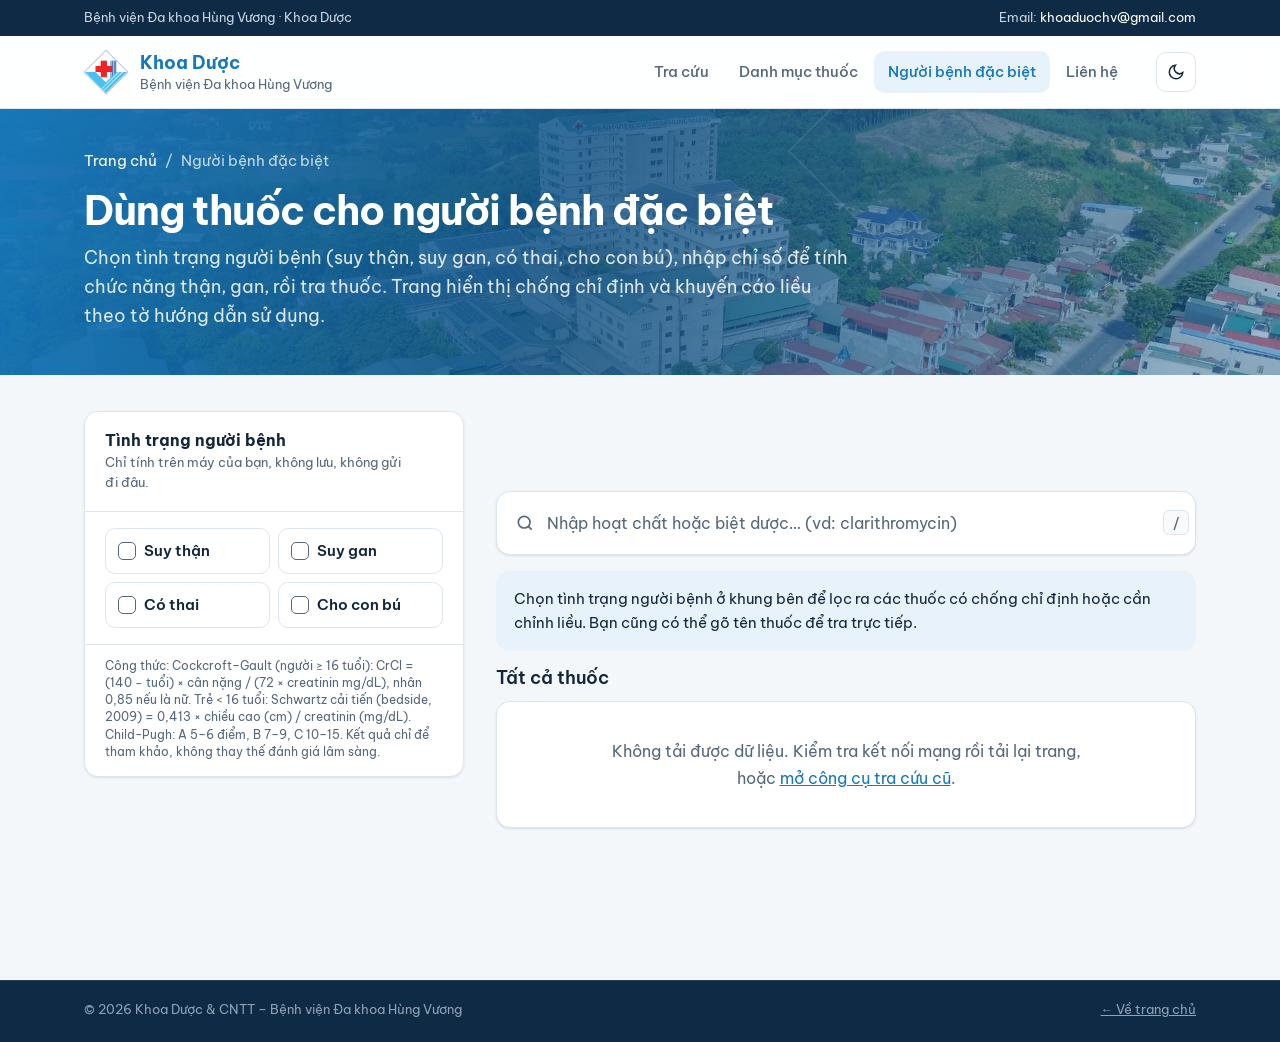
==== dac-biet.html @ 82cbd1bd "Thêm trang Người bệnh đặc biệt: tính CrCl, Child-Pugh, tra liều và chống chỉ định - dac-biet.html đọ" ====
<!DOCTYPE html>
<html lang="vi">
<head>
<meta charset="utf-8">
<meta name="viewport" content="width=device-width, initial-scale=1">
<title>Người bệnh đặc biệt · Khoa Dược BVĐK Hùng Vương</title>
<meta name="description" content="Tra cứu thuốc cho người bệnh suy thận, suy gan, phụ nữ có thai và cho con bú. Tính độ thanh thải creatinin và điểm Child-Pugh.">
<meta name="theme-color" content="#1577bc">
<link rel="icon" type="image/png" href="assets/favicon-bvhv.png">
<link rel="apple-touch-icon" href="assets/favicon-bvhv.png">
<link rel="preconnect" href="https://docs.google.com">
<link rel="preconnect" href="https://fonts.googleapis.com">
<link rel="preconnect" href="https://fonts.gstatic.com" crossorigin>
<link href="https://fonts.googleapis.com/css2?family=Be+Vietnam+Pro:ital,wght@0,400;0,500;0,600;0,700;1,400&display=swap" rel="stylesheet">
<link rel="stylesheet" href="assets/site.css">
<style>
/* ===== Riêng trang Người bệnh đặc biệt ===== */
.page-hero .wrap{display:block;padding-top:40px;padding-bottom:44px}
.crumb{display:flex;gap:8px;font-size:var(--fs-sm);color:rgb(255 255 255 / .75);margin-bottom:14px}
.crumb a{color:#fff;text-decoration:none}
.crumb a:hover{text-decoration:underline}
.page-hero h1{font-size:clamp(28px,2vw + 18px,40px);margin:0 0 10px;max-width:none}
.page-hero .lead{margin-bottom:0;max-width:64ch}

.layout{display:grid;grid-template-columns:minmax(300px,380px) minmax(0,1fr);gap:32px;align-items:start;padding-top:36px;padding-bottom:72px}
.panel{background:var(--surface);border:1px solid var(--line);border-radius:var(--r);box-shadow:var(--shadow-sm)}
.side{position:sticky;top:88px;max-height:calc(100vh - 104px);overflow:auto}
.ph{padding:18px 20px;border-bottom:1px solid var(--line)}
.ph h2{font-size:var(--fs-base);font-weight:700;letter-spacing:0}
.ph p{font-size:var(--fs-xs);color:var(--muted);margin-top:2px}
.conds{display:grid;grid-template-columns:1fr 1fr;gap:8px;padding:16px 20px}
.cond{position:relative}
.cond input{position:absolute;opacity:0;pointer-events:none}
.cond span{display:flex;align-items:center;gap:8px;padding:10px 12px;border:1.5px solid var(--line);border-radius:var(--r-sm);font-size:var(--fs-sm);font-weight:600;cursor:pointer;user-select:none;transition:border-color .15s,background .15s}
.cond span::before{content:"";width:16px;height:16px;border-radius:5px;border:1.5px solid var(--muted);flex:none}
.cond input:checked+span{border-color:var(--brand);background:var(--tint);color:var(--brand)}
.cond input:checked+span::before{background:var(--brand) url("data:image/svg+xml,%3Csvg xmlns='http://www.w3.org/2000/svg' viewBox='0 0 24 24'%3E%3Cpath d='m5 12 5 5L20 7' fill='none' stroke='white' stroke-width='3.5' stroke-linecap='round' stroke-linejoin='round'/%3E%3C/svg%3E") center/12px no-repeat;border-color:var(--brand)}
.cond input:focus-visible+span{outline:3px solid var(--accent);outline-offset:2px}
.calc{border-top:1px solid var(--line);padding:16px 20px}
.calc h3{font-size:var(--fs-sm);font-weight:700;margin-bottom:12px;display:flex;justify-content:space-between;align-items:center}
.grid2{display:grid;grid-template-columns:1fr 1fr;gap:10px}
.fld{display:flex;flex-direction:column;gap:4px;font-size:var(--fs-xs);color:var(--muted);font-weight:500}
.fld.full{grid-column:1/-1}
.fld input,.fld select{font:inherit;font-size:var(--fs-sm);color:var(--ink);background:var(--surface-2);border:1px solid var(--line);border-radius:8px;padding:9px 10px;min-width:0;width:100%}
.fld input:focus,.fld select:focus{outline:2px solid var(--brand);outline-offset:0;border-color:transparent}
.unit{display:grid;grid-template-columns:1fr auto;gap:6px}
.unit select{width:auto}
.out{margin-top:12px;padding:12px 14px;border-radius:var(--r-sm);background:var(--surface-2);border:1px dashed var(--line);font-size:var(--fs-sm);color:var(--muted)}
.out b{display:block;font-size:20px;color:var(--ink);line-height:1.3}
.out.ok{border-style:solid;border-color:color-mix(in srgb,var(--brand) 40%,var(--line));background:var(--tint)}
.out .lvl{display:inline-block;margin-top:4px;font-size:var(--fs-xs);font-weight:700;padding:2px 9px;border-radius:99px;background:var(--surface);color:var(--brand)}
.out .lvl.bad{background:var(--accent-tint);color:var(--accent)}
.ref{font-size:11.5px;color:var(--muted);padding:12px 20px 16px;border-top:1px solid var(--line);line-height:1.5}

.main .search{max-width:none;box-shadow:var(--shadow-sm);border:1px solid var(--line);margin-bottom:16px}
.main .search:focus-within{border-color:var(--brand)}
.rhead{display:flex;justify-content:space-between;align-items:baseline;gap:12px;flex-wrap:wrap;margin-bottom:12px}
.rhead h2{font-size:var(--fs-md);font-weight:600;letter-spacing:0}
.rhead span{font-size:var(--fs-sm);color:var(--muted)}
.dlist{list-style:none;margin:0;padding:0;overflow:hidden}
.dlist li+li{border-top:1px solid var(--line)}
.drow{display:grid;grid-template-columns:minmax(0,1fr) auto;gap:14px;align-items:center;width:100%;padding:14px 18px;background:none;border:0;text-align:left;font:inherit;color:inherit;cursor:pointer;transition:background .15s}
.drow:hover{background:var(--tint)}
.drow b{display:block;font-size:var(--fs-base);font-weight:600;line-height:1.4}
.drow .inn{display:block;color:var(--brand);font-size:var(--fs-sm);font-weight:500;margin-top:2px}
.tags{display:flex;flex-wrap:wrap;gap:6px;margin-top:8px}
.tg{font-size:11.5px;font-weight:600;padding:3px 9px;border-radius:99px;background:var(--surface-2);border:1px solid var(--line);color:var(--muted);white-space:nowrap}
.tg.red{background:var(--accent-tint);border-color:transparent;color:var(--accent)}
.tg.amb{background:#fff4e0;border-color:transparent;color:#a15c00}
:root[data-theme=dark] .tg.amb{background:#3a2a10;color:#ffc46b}
@media (prefers-color-scheme:dark){:root:not([data-theme=light]) .tg.amb{background:#3a2a10;color:#ffc46b}}
.drow .arr{color:var(--muted)}
.more{display:block;margin:16px auto 0;font:600 var(--fs-sm) var(--font);color:var(--brand);background:var(--surface);border:1px solid var(--line);border-radius:99px;padding:10px 22px;cursor:pointer}
.more[hidden]{display:none}
.state{padding:36px 20px;text-align:center;color:var(--muted)}
.state a{color:var(--brand)}
.skel{height:72px;background:linear-gradient(90deg,var(--surface) 0%,var(--surface-2) 50%,var(--surface) 100%);background-size:200% 100%;animation:sh 1.2s infinite}
@keyframes sh{to{background-position:-200% 0}}
.hint-box{padding:16px 18px;margin-bottom:16px;border-radius:var(--r);background:var(--tint);font-size:var(--fs-sm);color:var(--ink)}

/* chi tiết */
dialog.detail{width:min(820px,calc(100% - 32px));max-height:calc(100dvh - 48px);padding:0;border:0;border-radius:var(--r-lg);background:var(--surface);color:var(--ink);box-shadow:0 30px 80px -20px rgb(0 0 0 / .55);overflow:hidden}
dialog.detail::backdrop{background:rgb(8 20 32 / .55);backdrop-filter:blur(2px)}
.dwrap{display:flex;flex-direction:column;max-height:calc(100dvh - 48px)}
.dtop{display:flex;gap:16px;align-items:flex-start;padding:22px 24px;border-bottom:1px solid var(--line);background:var(--surface-2)}
.dtop h2{font-size:clamp(20px,1vw + 16px,24px);line-height:1.3}
.dtop .inn{color:var(--brand);font-weight:600;margin-top:4px}
.dtop .pt{font-size:var(--fs-xs);color:var(--muted);margin-top:6px}
.x{margin-left:auto;flex:none;width:40px;height:40px;border-radius:var(--r-sm);border:1px solid var(--line);background:var(--surface);color:var(--ink);cursor:pointer;display:grid;place-items:center}
.x:hover{border-color:var(--brand);color:var(--brand)}
.dbody{overflow:auto;padding:16px 24px 24px}
.blk{border:1px solid var(--line);border-radius:var(--r);margin-top:14px;overflow:hidden}
.blk h3{display:flex;align-items:center;gap:10px;font-size:var(--fs-base);padding:12px 16px;background:var(--surface-2);border-bottom:1px solid var(--line)}
.blk h3 small{margin-left:auto;font-size:var(--fs-xs);font-weight:600;color:var(--brand)}
.blk .row{padding:12px 16px}
.blk .row+.row{border-top:1px solid var(--line)}
.blk .k{font-size:var(--fs-xs);font-weight:700;text-transform:uppercase;letter-spacing:.06em;margin-bottom:6px}
.blk .k.red{color:var(--accent)}
.blk .k.amb{color:#a15c00}
:root[data-theme=dark] .blk .k.amb{color:#ffc46b}
@media (prefers-color-scheme:dark){:root:not([data-theme=light]) .blk .k.amb{color:#ffc46b}}
.blk ul{margin:0;padding-left:18px;line-height:1.6}
.blk li+li{margin-top:4px}
.blk p{line-height:1.6}
.na{color:var(--muted);font-style:italic}
.dactions{display:flex;flex-wrap:wrap;gap:10px}
.btn{display:inline-flex;align-items:center;gap:8px;font:600 var(--fs-sm) var(--font);text-decoration:none;border-radius:var(--r-sm);padding:9px 14px;border:1px solid var(--line);background:var(--surface);color:var(--ink);cursor:pointer}
.btn.primary{background:var(--brand);border-color:var(--brand);color:#fff}
.btn:hover{border-color:var(--brand)}
.dnote{margin-top:16px;padding:12px 14px;border-radius:var(--r-sm);background:var(--accent-tint);font-size:var(--fs-xs);line-height:1.55}
.nav ul a[aria-current]{color:var(--brand);background:var(--tint)}

@media (max-width:980px){
  .layout{grid-template-columns:1fr}
  .side{position:static;max-height:none}
}
@media (max-width:760px){
  dialog.detail{width:100%;max-width:100%;height:100dvh;max-height:100dvh;border-radius:0;margin:0}
  .dwrap{max-height:100dvh;height:100%}
  .dtop,.dbody{padding-left:16px;padding-right:16px}
  .layout{padding-top:24px}
}
</style>
</head>
<body>

<div class="topbar"><div class="wrap">
  <span>Bệnh viện Đa khoa Hùng Vương · Khoa Dược</span>
  <span>Email: <a href="mailto:khoaduochv@gmail.com">khoaduochv@gmail.com</a></span>
</div></div>

<header class="nav">
  <div class="wrap">
    <a class="logo" href="./" aria-label="Khoa Dược – BVĐK Hùng Vương, trang chủ">
      <img src="assets/favicon-bvhv.png" width="44" height="44" alt="">
      <span><b>Khoa Dược</b><small>Bệnh viện Đa khoa Hùng Vương</small></span>
    </a>
    <ul>
      <li><a href="./#tra-cuu">Tra cứu</a></li>
      <li><a href="danh-muc.html">Danh mục thuốc</a></li>
      <li><a href="dac-biet.html" aria-current="page">Người bệnh đặc biệt</a></li>
      <li><a href="./#lien-he">Liên hệ</a></li>
    </ul>
    <button class="theme" id="theme" aria-label="Đổi giao diện sáng/tối">
      <svg width="18" height="18" viewBox="0 0 24 24" fill="none" stroke="currentColor" stroke-width="2" aria-hidden="true"><path d="M21 12.8A9 9 0 1 1 11.2 3a7 7 0 0 0 9.8 9.8z"/></svg>
    </button>
  </div>
</header>

<main>
  <div class="hero page-hero">
    <div class="wrap">
      <nav class="crumb" aria-label="Đường dẫn"><a href="./">Trang chủ</a><span>/</span><span>Người bệnh đặc biệt</span></nav>
      <h1>Dùng thuốc cho người bệnh đặc biệt</h1>
      <p class="lead">Chọn tình trạng người bệnh (suy thận, suy gan, có thai, cho con bú), nhập chỉ số để tính chức năng thận, gan, rồi tra thuốc. Trang hiển thị chống chỉ định và khuyến cáo liều theo tờ hướng dẫn sử dụng.</p>
    </div>
  </div>

  <div class="wrap layout">
    <!-- Bảng thông tin người bệnh -->
    <aside class="panel side" aria-labelledby="pt-title">
      <div class="ph"><h2 id="pt-title">Tình trạng người bệnh</h2><p>Chỉ tính trên máy của bạn, không lưu, không gửi đi đâu.</p></div>
      <div class="conds">
        <label class="cond"><input type="checkbox" id="c-than"><span>Suy thận</span></label>
        <label class="cond"><input type="checkbox" id="c-gan"><span>Suy gan</span></label>
        <label class="cond"><input type="checkbox" id="c-thai"><span>Có thai</span></label>
        <label class="cond"><input type="checkbox" id="c-bu"><span>Cho con bú</span></label>
      </div>

      <div class="calc" id="calc-than" hidden>
        <h3>Độ thanh thải creatinin</h3>
        <div class="grid2">
          <label class="fld">Tuổi (năm)<input id="age" type="number" inputmode="numeric" min="0" max="120"></label>
          <label class="fld">Giới<select id="sex"><option value="m">Nam</option><option value="f">Nữ</option></select></label>
          <label class="fld">Cân nặng (kg)<input id="wt" type="number" inputmode="decimal" min="1" max="300" step="0.1"></label>
          <label class="fld">Chiều cao (cm)<input id="ht" type="number" inputmode="decimal" min="30" max="230" placeholder="Trẻ < 16 tuổi"></label>
          <label class="fld full">Creatinin huyết thanh
            <span class="unit"><input id="scr" type="number" inputmode="decimal" min="0" step="0.01"><select id="scr-u"><option value="umol">µmol/L</option><option value="mg">mg/dL</option></select></span></label>
        </div>
        <div class="out" id="out-than">Nhập tuổi, cân nặng và creatinin để tính.</div>
      </div>

      <div class="calc" id="calc-gan" hidden>
        <h3>Điểm Child-Pugh</h3>
        <div class="grid2">
          <label class="fld full">Bilirubin toàn phần<select id="cp-bil"><option value="1">&lt; 34 µmol/L (&lt; 2 mg/dL)</option><option value="2">34 – 50 µmol/L (2 – 3 mg/dL)</option><option value="3">&gt; 50 µmol/L (&gt; 3 mg/dL)</option></select></label>
          <label class="fld full">Albumin huyết thanh<select id="cp-alb"><option value="1">&gt; 35 g/L (&gt; 3,5 g/dL)</option><option value="2">28 – 35 g/L (2,8 – 3,5 g/dL)</option><option value="3">&lt; 28 g/L (&lt; 2,8 g/dL)</option></select></label>
          <label class="fld">INR<select id="cp-inr"><option value="1">&lt; 1,7</option><option value="2">1,7 – 2,3</option><option value="3">&gt; 2,3</option></select></label>
          <label class="fld">Cổ trướng<select id="cp-asc"><option value="1">Không</option><option value="2">Nhẹ</option><option value="3">Vừa – nặng</option></select></label>
          <label class="fld full">Bệnh não gan<select id="cp-enc"><option value="1">Không</option><option value="2">Độ 1 – 2</option><option value="3">Độ 3 – 4</option></select></label>
        </div>
        <div class="out ok" id="out-gan"></div>
      </div>

      <div class="ref">
        Công thức: Cockcroft–Gault (người ≥ 16 tuổi): CrCl = (140 − tuổi) × cân nặng / (72 × creatinin mg/dL), nhân 0,85 nếu là nữ. Trẻ &lt; 16 tuổi: Schwartz cải tiến (bedside, 2009) = 0,413 × chiều cao (cm) / creatinin (mg/dL). Child-Pugh: A 5–6 điểm, B 7–9, C 10–15. Kết quả chỉ để tham khảo, không thay thế đánh giá lâm sàng.
      </div>
    </aside>

    <!-- Tra thuốc -->
    <section class="main" aria-live="polite">
      <label class="search" for="q">
        <svg width="20" height="20" viewBox="0 0 24 24" fill="none" stroke="currentColor" stroke-width="2" aria-hidden="true"><circle cx="11" cy="11" r="7"/><path d="m20 20-4-4"/></svg>
        <input id="q" type="search" placeholder="Nhập hoạt chất hoặc biệt dược… (vd: clarithromycin)" autocomplete="off">
        <kbd>/</kbd>
      </label>
      <div class="hint-box" id="hint">Chọn tình trạng người bệnh ở khung bên để lọc ra các thuốc có chống chỉ định hoặc cần chỉnh liều. Bạn cũng có thể gõ tên thuốc để tra trực tiếp.</div>
      <div class="rhead"><h2 id="rtitle">Tất cả thuốc</h2><span id="rcount"></span></div>
      <ul class="panel dlist" id="list"><li class="skel"></li><li class="skel"></li><li class="skel"></li></ul>
      <button class="more" id="more" hidden>Xem thêm</button>
    </section>
  </div>
</main>

<dialog class="detail" id="detail" aria-labelledby="d-name">
  <div class="dwrap">
    <div class="dtop">
      <div><h2 id="d-name"></h2><div class="inn" id="d-inn"></div><div class="pt" id="d-pt"></div></div>
      <button class="x" id="d-close" aria-label="Đóng"><svg width="18" height="18" viewBox="0 0 24 24" fill="none" stroke="currentColor" stroke-width="2.2" stroke-linecap="round" aria-hidden="true"><path d="M6 6l12 12M18 6 6 18"/></svg></button>
    </div>
    <div class="dbody" id="d-body"></div>
  </div>
</dialog>

<footer>
  <div class="copy"><div class="wrap"><span>© 2026 Khoa Dược &amp; CNTT – Bệnh viện Đa khoa Hùng Vương</span><span><a href="./" style="color:inherit">← Về trang chủ</a></span></div></div>
</footer>

<script>
/* ====== CẤU HÌNH ======
   Bảng "Thông tin thuốc", trang tính Sheet2 (gid 545322599).
   Cột: A Hoạt chất · B Biệt dược · F Liều suy gan · G Liều suy thận · H Chống chỉ định
        I CCĐ suy gan · J CCĐ suy thận · L PNCT & CCB · R ATC · S Link HDSD */
const SHEET_ID="1mFGQKHG6SrsI9V4O6YgNWhxnuIOtr6Fmj4pARdzhdi0", GID=545322599;
const OLD_TOOL="https://script.google.com/macros/s/AKfycby3vjTeG5v3SB346sQMbt0KdzA9ufm2CoFXmUB0EJV8K9aP2Sl2NFU3c1CM_bOlWMh_ZQ/exec";
/* ====================== */

const $=id=>document.getElementById(id);
const PAGE=50, CACHE_KEY="hv-db-list-v1";
const gviz=tq=>`https://docs.google.com/spreadsheets/d/${SHEET_ID}/gviz/tq?tqx=out:csv&headers=1&gid=${GID}&tq=${encodeURIComponent(tq)}`;
const norm=s=>(s||"").normalize("NFD").replace(/[̀-ͯ]/g,"").replace(/đ/gi,"d").toLowerCase();
const esc=s=>(s||"").replace(/[&<>"]/g,c=>({"&":"&amp;","<":"&lt;",">":"&gt;",'"':"&quot;"}[c]));
const has=s=>{s=(s||"").trim();return !!s&&s!=="-"};
function parseCSV(t){const rows=[];let row=[],f="",q=false;for(let i=0;i<t.length;i++){const c=t[i];if(q){if(c==='"'){if(t[i+1]==='"'){f+='"';i++}else q=false}else f+=c}else if(c==='"')q=true;else if(c===','){row.push(f);f=""}else if(c==='\n'){row.push(f);rows.push(row);row=[];f=""}else if(c!=='\r')f+=c}if(f||row.length){row.push(f);rows.push(row)}return rows}
const list=t=>{t=(t||"").trim();if(!has(t))return null;const p=t.split(/\s*[|;]\s+(?=\S)|\s+\|\s*/).map(s=>s.trim()).filter(Boolean);return p.length>1?`<ul>${p.map(x=>`<li>${esc(x)}</li>`).join("")}</ul>`:`<p>${esc(t)}</p>`};

/* ---------- tình trạng người bệnh ---------- */
const C={than:$("c-than"),gan:$("c-gan"),thai:$("c-thai"),bu:$("c-bu")};
const P={crcl:null,crclTxt:"",cp:null,cpTxt:""};
function renal(){
  const age=+$("age").value, wt=+$("wt").value, ht=+$("ht").value, v=+$("scr").value;
  const scr=$("scr-u").value==="umol"?v/88.4:v; // mg/dL
  const o=$("out-than");
  if(!age||!v||(age>=16&&!wt)||(age<16&&!ht)){o.className="out";o.innerHTML=age&&age<16?"Trẻ dưới 16 tuổi: nhập chiều cao và creatinin (công thức Schwartz).":"Nhập tuổi, cân nặng và creatinin để tính.";P.crcl=null;P.crclTxt="";return}
  let val,unit,how;
  if(age<16){val=0.413*ht/scr;unit="ml/phút/1,73m²";how="Schwartz"}
  else{val=(140-age)*wt/(72*scr)*($("sex").value==="f"?0.85:1);unit="ml/phút";how="Cockcroft–Gault"}
  val=Math.max(0,Math.round(val));
  const lv=val>=90?["Chức năng thận bình thường",0]:val>=60?["Giảm nhẹ (60–89)",0]:val>=30?["Suy thận trung bình (30–59)",1]:val>=15?["Suy thận nặng (15–29)",1]:["Suy thận giai đoạn cuối (< 15)",1];
  P.crcl=val;P.crclTxt=`CrCl ≈ ${val} ${unit} · ${lv[0]}`;
  o.className="out ok";o.innerHTML=`<b>${val} ${unit}</b>${how} · creatinin ${scr.toFixed(2)} mg/dL<br><span class="lvl${lv[1]?" bad":""}">${lv[0]}</span>`;
}
function hepatic(){
  const s=["cp-bil","cp-alb","cp-inr","cp-asc","cp-enc"].reduce((a,id)=>a+ +$(id).value,0);
  const cls=s<=6?"A":s<=9?"B":"C", txt=cls==="A"?"Suy gan nhẹ":cls==="B"?"Suy gan trung bình":"Suy gan nặng";
  P.cp=cls;P.cpTxt=`Child-Pugh ${cls} (${s} điểm) · ${txt}`;
  $("out-gan").innerHTML=`<b>Child-Pugh ${cls} · ${s} điểm</b><span class="lvl${cls!=="A"?" bad":""}">${txt}</span>`;
}
["age","sex","wt","ht","scr","scr-u"].forEach(id=>$(id).addEventListener("input",renal));
["cp-bil","cp-alb","cp-inr","cp-asc","cp-enc"].forEach(id=>$(id).addEventListener("input",hepatic));
Object.values(C).forEach(c=>c.addEventListener("change",()=>{$("calc-than").hidden=!C.than.checked;$("calc-gan").hidden=!C.gan.checked;filter()}));
hepatic();

/* ---------- danh sách thuốc ---------- */
let ALL=[],view=[],shown=0;
function setData(csv){
  ALL=parseCSV(csv).slice(1).filter(r=>r[1]&&r[1].trim()).map(r=>{
    const d={inn:r[0].trim(),name:r[1].trim(),lgan:r[2],lthan:r[3],cgan:r[4],cthan:r[5],atc:r[6],hdsd:(r[7]||"").trim()};
    d.f={cthan:has(d.cthan),lthan:has(d.lthan),cgan:has(d.cgan),lgan:has(d.lgan)};
    d.ni=norm(d.inn);d.nn=norm(d.name);d.key=norm(d.inn+" "+d.name+" "+d.atc);return d;
  }).sort((a,b)=>a.inn.localeCompare(b.inn,"vi")||a.name.localeCompare(b.name,"vi"));
  filter();
}
function tagsOf(d){
  const t=[];
  if(C.than.checked||!anyCond()){if(d.f.cthan)t.push('<span class="tg red">CCĐ suy thận</span>');if(d.f.lthan)t.push('<span class="tg amb">Chỉnh liều suy thận</span>')}
  if(C.gan.checked||!anyCond()){if(d.f.cgan)t.push('<span class="tg red">CCĐ suy gan</span>');if(d.f.lgan)t.push('<span class="tg amb">Chỉnh liều suy gan</span>')}
  return t.join("");
}
const anyCond=()=>C.than.checked||C.gan.checked||C.thai.checked||C.bu.checked;
function filter(){
  const raw=$("q").value.trim(), words=norm(raw).split(/\s+/).filter(Boolean);
  let v=ALL;
  if(words.length){
    const w=words[0], rank=d=>d.ni.startsWith(w)?0:d.nn.startsWith(w)?1:(d.ni.includes(w)||d.nn.includes(w))?2:3;
    v=v.filter(d=>words.every(x=>d.key.includes(x))).map(d=>[rank(d),d]).sort((a,b)=>a[0]-b[0]).map(x=>x[1]);
  }else if(C.than.checked||C.gan.checked){
    /* Không gõ tên: chỉ hiện thuốc có lưu ý cho tình trạng đã chọn, chống chỉ định lên trước */
    const sc=d=>(C.than.checked&&d.f.cthan||C.gan.checked&&d.f.cgan?0:1);
    v=v.filter(d=>(C.than.checked&&(d.f.cthan||d.f.lthan))||(C.gan.checked&&(d.f.cgan||d.f.lgan))).map(d=>[sc(d),d]).sort((a,b)=>a[0]-b[0]).map(x=>x[1]);
  }
  view=v;
  const cs=[C.than.checked&&"suy thận",C.gan.checked&&"suy gan",C.thai.checked&&"có thai",C.bu.checked&&"cho con bú"].filter(Boolean);
  $("hint").hidden=anyCond()||!!words.length;
  $("rtitle").textContent=words.length?`Kết quả cho “${raw}”`:(C.than.checked||C.gan.checked)?`Thuốc cần lưu ý ở người ${cs.filter(x=>x.startsWith("suy")).join(" và ")}`:"Tất cả thuốc";
  $("rcount").textContent=`${view.length.toLocaleString("vi-VN")} thuốc`;
  shown=0;$("list").innerHTML="";more();
  if(!view.length)$("list").innerHTML=`<li class="state">Không tìm thấy thuốc phù hợp.</li>`;
}
function more(){
  const part=view.slice(shown,shown+PAGE);
  $("list").insertAdjacentHTML("beforeend",part.map((d,i)=>{const tg=tagsOf(d);return `<li><button class="drow" data-i="${shown+i}"><span><b>${esc(d.name)}</b><span class="inn">${esc(d.inn)}</span>${tg?`<span class="tags">${tg}</span>`:""}</span><span class="arr">→</span></button></li>`}).join(""));
  shown+=part.length;$("more").hidden=shown>=view.length;$("more").textContent=`Xem thêm (${(view.length-shown).toLocaleString("vi-VN")} thuốc)`;
}

/* ---------- chi tiết ---------- */
const pnctCache=new Map();
const q1=s=>!s.includes("'")?`'${s}'`:!s.includes('"')?`"${s}"`:null;
async function loadPNCT(d){
  if(pnctCache.has(d.name))return pnctCache.get(d.name);
  const b=q1(d.name); if(!b) return "";
  const r=await fetch(gviz(`select L where B = ${b}`),{credentials:"omit"}); if(!r.ok) throw new Error(r.status);
  const v=(parseCSV(await r.text())[1]||[""])[0]; pnctCache.set(d.name,v); return v;
}
/* Ô PNCT thường viết "Phụ nữ có thai: … | Phụ nữ cho con bú: …" → tách 2 phần; không tách được thì hiện nguyên văn */
function splitPNCT(t){
  const m=t.match(/(Phụ nữ cho con bú|Thời kỳ cho con bú|Phụ nữ đang cho con bú)\s*:/i);
  if(m){const i=t.indexOf(m[0]);return{thai:t.slice(0,i).replace(/[|;.\s]+$/,""),bu:t.slice(i)}}
  return{same:true};
}
function blk(title,sub,rows){return `<div class="blk"><h3>${title}${sub?`<small>${esc(sub)}</small>`:""}</h3>${rows.join("")}</div>`}
function row(k,cls,html){return `<div class="row"><div class="k ${cls}">${k}</div>${html}</div>`}
async function openDetail(d){
  $("d-name").textContent=d.name;$("d-inn").textContent=d.inn;
  $("d-pt").textContent=[C.than.checked&&P.crclTxt,C.gan.checked&&P.cpTxt].filter(Boolean).join("  ·  ");
  const showThan=C.than.checked||!anyCond(), showGan=C.gan.checked||!anyCond(), showThai=C.thai.checked||!anyCond(), showBu=C.bu.checked||!anyCond();
  const none='<p class="na">Tờ hướng dẫn sử dụng không ghi khuyến cáo riêng. Đánh giá theo lâm sàng và thông tin chung của thuốc.</p>';
  let h=`<div class="dactions">${/^https?:/.test(d.hdsd)?`<a class="btn primary" href="${esc(d.hdsd)}" target="_blank" rel="noopener">Tờ hướng dẫn sử dụng</a>`:""}<a class="btn" href="danh-muc.html#t=${encodeURIComponent(d.name)}">Xem toàn bộ thông tin thuốc</a></div>`;
  if(showThan) h+=blk("Suy thận",C.than.checked?P.crclTxt.split(" · ")[0]:"",[row("Chống chỉ định","red",list(d.cthan)||'<p class="na">Không ghi chống chỉ định riêng.</p>'),row("Liều dùng","amb",list(d.lthan)||none)]);
  if(showGan) h+=blk("Suy gan",C.gan.checked?P.cpTxt.split(" · ")[0]:"",[row("Chống chỉ định","red",list(d.cgan)||'<p class="na">Không ghi chống chỉ định riêng.</p>'),row("Liều dùng","amb",list(d.lgan)||none)]);
  if(showThai||showBu) h+=`<div id="pn">${blk(showThai&&showBu?"Phụ nữ có thai & cho con bú":showThai?"Phụ nữ có thai":"Phụ nữ cho con bú","",['<div class="row"><div class="skel" style="height:60px;border-radius:8px"></div></div>'])}</div>`;
  h+=`<div class="dnote"><strong>Lưu ý:</strong> Nội dung trích từ tờ hướng dẫn sử dụng, chỉ để tham khảo. Đối chiếu Dược thư Quốc gia và hướng dẫn của Bộ Y tế; quyết định cuối cùng theo đánh giá lâm sàng.</div>`;
  $("d-body").innerHTML=h;
  if(!$("detail").open)$("detail").showModal();
  if(showThai||showBu){
    try{
      const t=(await loadPNCT(d)||"").trim(), s=splitPNCT(t);
      let rows;
      if(!has(t)) rows=[row("Thông tin","",'<p class="na">Chưa có thông tin trong tờ hướng dẫn sử dụng.</p>')];
      else if(s.same) rows=[row("Theo tờ hướng dẫn sử dụng","",list(t))];
      else rows=[showThai&&row("Phụ nữ có thai","",list(s.thai)||'<p class="na">Không ghi riêng.</p>'),showBu&&row("Cho con bú","",list(s.bu)||'<p class="na">Không ghi riêng.</p>')].filter(Boolean);
      $("pn").innerHTML=blk(showThai&&showBu?"Phụ nữ có thai & cho con bú":showThai?"Phụ nữ có thai":"Phụ nữ cho con bú","",rows);
    }catch(e){$("pn").innerHTML=blk("Phụ nữ có thai & cho con bú","",[row("","",'<p class="na">Không tải được (kiểm tra kết nối mạng).</p>')])}
  }
}
$("d-close").onclick=()=>$("detail").close();
$("detail").addEventListener("click",e=>{if(e.target===$("detail"))$("detail").close()});
$("list").addEventListener("click",e=>{const b=e.target.closest(".drow");if(b)openDetail(view[+b.dataset.i])});
$("more").onclick=more;
let tm;$("q").addEventListener("input",()=>{clearTimeout(tm);tm=setTimeout(filter,120)});
addEventListener("keydown",e=>{if(e.key==="/"&&!/INPUT|SELECT/.test(document.activeElement.tagName)&&!$("detail").open){e.preventDefault();$("q").focus()}});

(async()=>{
  let cached=null;try{cached=JSON.parse(localStorage.getItem(CACHE_KEY)||"null")}catch(e){}
  if(cached&&cached.csv)setData(cached.csv);
  try{
    const r=await fetch(gviz("select A,B,F,G,I,J,R,S where B is not null"),{credentials:"omit"});
    if(!r.ok)throw new Error(r.status);
    const csv=await r.text();
    if(!cached||cached.csv!==csv)setData(csv);
    try{localStorage.setItem(CACHE_KEY,JSON.stringify({t:Date.now(),csv}))}catch(e){}
  }catch(e){
    if(!cached)$("list").innerHTML=`<li class="state">Không tải được dữ liệu. Kiểm tra kết nối mạng rồi tải lại trang,<br>hoặc <a href="${OLD_TOOL}" target="_blank" rel="noopener">mở công cụ tra cứu cũ</a>.</li>`;
  }
})();

const root=document.documentElement;
try{const s=localStorage.getItem("hv-theme");if(s)root.dataset.theme=s}catch(e){}
$("theme").onclick=()=>{const dark=root.dataset.theme?root.dataset.theme==="dark":matchMedia("(prefers-color-scheme:dark)").matches;root.dataset.theme=dark?"light":"dark";try{localStorage.setItem("hv-theme",root.dataset.theme)}catch(e){}};
</script>
</body>
</html>
---- assets/site.css ----
/* HV-Pharmacy – CSS dùng chung cho mọi trang */
/* ================= TOKENS =================
   Màu nhận diện BVĐK Hùng Vương: xanh dương #1577BC + đỏ chữ thập #D7262E
   Font: Be Vietnam Pro (không chân, tối ưu tiếng Việt), dự phòng Arial
   Thang cỡ chữ (tỉ lệ ~1.25, gốc 16px) – chỉ dùng các biến --fs-* dưới đây */
:root{
  --bg:#f4f7fa; --surface:#ffffff; --surface-2:#f8fafc; --ink:#13263a; --muted:#56677a;
  --line:#dde5ee; --brand:#1577bc; --brand-strong:#0f5f98; --brand-ink:#ffffff;
  --accent:#d7262e; --tint:#e8f2fb; --accent-tint:#fdecec;
  --hero-a:#1577bc; --hero-b:#0d4f82; --navy:#0e2a44;
  --font:"Be Vietnam Pro",Arial,sans-serif;

  --fs-xs:12.5px;   /* nhãn nhỏ, chú thích */
  --fs-sm:14.5px;   /* mô tả thẻ, phụ đề */
  --fs-base:16px;   /* nội dung */
  --fs-md:18px;     /* đoạn dẫn, tiêu đề thẻ lớn */
  --fs-lg:clamp(24px,1.4vw + 17px,32px);   /* tiêu đề mục (h2) */
  --fs-xl:clamp(30px,2.6vw + 18px,46px);   /* tiêu đề trang (h1) */

  --r-sm:10px; --r:14px; --r-lg:20px;
  --shadow-sm:0 1px 2px rgb(16 42 68 / .06),0 1px 3px rgb(16 42 68 / .06);
  --shadow:0 2px 4px rgb(16 42 68 / .04),0 12px 32px -12px rgb(16 42 68 / .18);
}
@media (prefers-color-scheme:dark){:root:not([data-theme=light]){
  --bg:#0b1520; --surface:#122131; --surface-2:#0f1c2a; --ink:#e6edf4; --muted:#9aabbd;
  --line:#22364a; --brand:#5aaee8; --brand-strong:#82c2f0; --brand-ink:#07131e;
  --accent:#ff7a6b; --tint:#16304a; --accent-tint:#3a1d22;
  --hero-a:#123b5f; --hero-b:#0b2338; --navy:#081420;
  --shadow-sm:0 1px 2px rgb(0 0 0 / .3); --shadow:0 12px 32px -12px rgb(0 0 0 / .6);}}
:root[data-theme=dark]{
  --bg:#0b1520; --surface:#122131; --surface-2:#0f1c2a; --ink:#e6edf4; --muted:#9aabbd;
  --line:#22364a; --brand:#5aaee8; --brand-strong:#82c2f0; --brand-ink:#07131e;
  --accent:#ff7a6b; --tint:#16304a; --accent-tint:#3a1d22;
  --hero-a:#123b5f; --hero-b:#0b2338; --navy:#081420;
  --shadow-sm:0 1px 2px rgb(0 0 0 / .3); --shadow:0 12px 32px -12px rgb(0 0 0 / .6);}

/* ================= BASE ================= */
*{box-sizing:border-box}
html{scroll-behavior:smooth;scroll-padding-top:84px}
body{margin:0;background:var(--bg);color:var(--ink);font:400 var(--fs-base)/1.65 var(--font);-webkit-font-smoothing:antialiased;text-rendering:optimizeLegibility}
a{color:inherit}
h1,h2,h3,h4{margin:0;font-weight:700;line-height:1.25;letter-spacing:-.015em}
h1,h2{text-wrap:balance}
p{text-wrap:pretty}
p{margin:0}
:focus-visible{outline:3px solid var(--accent);outline-offset:3px;border-radius:6px}
.wrap{max-width:1160px;margin:0 auto;padding:0 24px}
.label{display:inline-flex;align-items:center;gap:8px;font-size:var(--fs-xs);font-weight:600;letter-spacing:.08em;text-transform:uppercase;color:var(--brand)}
.label::before{content:"";width:18px;height:2px;border-radius:2px;background:var(--accent)}

/* ================= TOP BAR + NAV ================= */
.topbar{background:var(--navy);color:#c9d6e3;font-size:13px}
.topbar .wrap{display:flex;justify-content:space-between;gap:16px;height:36px;align-items:center}
.topbar a{color:#fff;text-decoration:none}
.topbar a:hover{text-decoration:underline}
header.nav{position:sticky;top:0;z-index:20;background:color-mix(in srgb,var(--surface) 92%,transparent);backdrop-filter:saturate(1.4) blur(12px);border-bottom:1px solid var(--line)}
.nav .wrap{display:flex;align-items:center;gap:24px;height:72px}
.logo{display:flex;align-items:center;gap:12px;text-decoration:none}
.logo img{flex:none;display:block}
.logo b{display:block;font-size:var(--fs-md);font-weight:700;line-height:1.2;color:var(--brand)}
.logo small{display:block;font-size:var(--fs-xs);color:var(--muted);line-height:1.3;margin-top:2px}
.nav ul{display:flex;gap:2px;list-style:none;margin:0 0 0 auto;padding:0}
.nav ul a{display:block;padding:9px 14px;border-radius:var(--r-sm);text-decoration:none;font-size:15px;font-weight:500;color:var(--muted);transition:color .15s,background .15s}
.nav ul a:hover{color:var(--brand);background:var(--tint)}
.theme{border:1px solid var(--line);background:var(--surface);color:var(--ink);width:40px;height:40px;border-radius:var(--r-sm);cursor:pointer;display:grid;place-items:center;flex:none}
.theme:hover{border-color:var(--brand);color:var(--brand)}

/* ================= HERO ================= */
/* Nền: ảnh toàn cảnh BV phủ lớp xanh nhận diện để chữ trắng luôn dễ đọc */
.hero{position:relative;overflow:hidden;color:#fff;background:
  linear-gradient(105deg,color-mix(in srgb,var(--hero-a) 95%,transparent) 0%,color-mix(in srgb,var(--hero-b) 84%,transparent) 45%,color-mix(in srgb,var(--hero-b) 38%,transparent) 100%),
  url(bv-toan-canh.webp) center 40%/cover no-repeat var(--hero-b)}
.hero::before,.hero::after{content:"";position:absolute;border:2px solid rgb(255 255 255 / .08);transform:rotate(45deg);pointer-events:none}
.hero::before{width:520px;height:520px;right:-140px;top:-220px}
.hero::after{width:300px;height:300px;right:220px;bottom:-200px;border-color:rgb(255 255 255 / .06)}
.hero .wrap{position:relative;display:grid;grid-template-columns:minmax(0,1.35fr) minmax(0,1fr);gap:56px;align-items:center;padding-top:64px;padding-bottom:72px}
.hero .label{color:#fff}
.hero .label::before{background:#ff8a80}
.hero h1{font-size:var(--fs-xl);line-height:1.18;letter-spacing:-.025em;margin:16px 0 12px;max-width:20ch}
.hero h1 span{color:#bfe2ff}
.motto{font-style:italic;font-size:var(--fs-base);color:#ffd4d0;margin-bottom:20px}
.lead{font-size:var(--fs-md);line-height:1.6;color:rgb(255 255 255 / .86);max-width:54ch;margin-bottom:28px}
.search{display:flex;align-items:center;gap:12px;background:var(--surface);color:var(--ink);border-radius:var(--r);padding:6px 6px 6px 18px;max-width:600px;box-shadow:0 18px 40px -16px rgb(0 0 0 / .45);border:2px solid transparent;transition:border-color .15s}
.search:focus-within{border-color:#ff8a80}
.search svg{color:var(--muted);flex:none}
.search input{flex:1;border:0;background:transparent;font:inherit;font-size:var(--fs-base);color:var(--ink);padding:12px 0;min-width:0}
.search input::placeholder{color:var(--muted)}
.search input:focus{outline:none}
.search kbd{font:600 12px var(--font);color:var(--muted);background:var(--surface-2);border:1px solid var(--line);border-radius:6px;padding:4px 9px}
.chips{display:flex;flex-wrap:wrap;align-items:center;gap:8px;margin-top:16px;font-size:var(--fs-sm);color:rgb(255 255 255 / .75)}
.chips button{font:500 var(--fs-xs)/1 var(--font);color:#fff;background:rgb(255 255 255 / .12);border:1px solid rgb(255 255 255 / .22);border-radius:99px;padding:7px 12px;cursor:pointer;transition:background .15s}
.chips button:hover{background:rgb(255 255 255 / .22)}

/* quick panel */
.quick{background:var(--surface);color:var(--ink);border-radius:var(--r-lg);box-shadow:0 24px 48px -20px rgb(0 0 0 / .5);overflow:hidden}
.quick-head{display:flex;justify-content:space-between;align-items:center;padding:18px 22px;border-bottom:1px solid var(--line)}
.quick-head h2{font-size:var(--fs-base);font-weight:700;letter-spacing:0}
.quick-head span{font-size:var(--fs-xs);color:var(--muted)}
.quick ul{list-style:none;margin:0;padding:6px}
.quick a{display:grid;grid-template-columns:40px 1fr auto;gap:14px;align-items:center;padding:10px 14px;border-radius:var(--r-sm);text-decoration:none;transition:background .15s}
.quick a:hover{background:var(--tint)}
.quick .ico{width:40px;height:40px}
.quick b{font-size:15px;font-weight:600;line-height:1.35}
.quick .arr{color:var(--muted);transition:transform .15s,color .15s}
.quick a:hover .arr{color:var(--brand);transform:translateX(3px)}
.stats{display:grid;grid-template-columns:repeat(3,1fr);border-top:1px solid var(--line);background:var(--surface-2)}
.stats div{padding:14px 10px;text-align:center}
.stats div+div{border-left:1px solid var(--line)}
.stats b{display:block;font-size:22px;font-weight:700;line-height:1.2;color:var(--brand)}
.stats small{font-size:var(--fs-xs);color:var(--muted)}

/* ================= SECTIONS ================= */
section{padding:80px 0}
section+section{border-top:1px solid var(--line)}
.sec-head{max-width:640px;margin-bottom:36px}
.sec-head h2{font-size:var(--fs-lg);margin:12px 0 10px}
.sec-head p{color:var(--muted);font-size:var(--fs-base)}
.ico{width:46px;height:46px;border-radius:12px;background:var(--tint);color:var(--brand);display:grid;place-items:center;flex:none}

/* tools */
.tools{display:grid;grid-template-columns:repeat(auto-fill,minmax(260px,1fr));gap:20px}
.tool{position:relative;display:flex;flex-direction:column;gap:12px;background:var(--surface);border:1px solid var(--line);border-radius:var(--r);padding:24px;text-decoration:none;box-shadow:var(--shadow-sm);transition:transform .2s,box-shadow .2s,border-color .2s}
.tool:hover{transform:translateY(-4px);box-shadow:var(--shadow);border-color:color-mix(in srgb,var(--brand) 45%,var(--line))}
.tool h3{font-size:var(--fs-md);font-weight:600;line-height:1.35;letter-spacing:-.01em;margin-top:6px}
.tool p{color:var(--muted);font-size:var(--fs-sm);line-height:1.6}
.tool .go{margin-top:auto;padding-top:14px;border-top:1px solid var(--line);font-size:var(--fs-sm);font-weight:600;color:var(--brand);display:flex;align-items:center;justify-content:space-between}
.tool .go i{font-style:normal;transition:transform .2s}
.tool:hover .go i{transform:translateX(4px)}
.tool.soon{cursor:default;background:var(--surface-2);box-shadow:none}
.tool.soon:hover{transform:none;box-shadow:none;border-color:var(--line)}
.tool.soon .ico{background:var(--line);color:var(--muted)}
.tool.soon .go{color:var(--muted);font-weight:500}
.tag{position:absolute;top:22px;right:22px;font-size:var(--fs-xs);font-weight:600;padding:4px 10px;border-radius:99px;background:var(--accent-tint);color:var(--accent)}
.empty{display:none;padding:32px;border:1px dashed var(--line);border-radius:var(--r);color:var(--muted);text-align:center;font-size:var(--fs-sm)}

/* docs + videos */
.split{display:grid;grid-template-columns:minmax(0,1fr) minmax(0,1.25fr);gap:48px;align-items:start}
.panel{background:var(--surface);border:1px solid var(--line);border-radius:var(--r);box-shadow:var(--shadow-sm);overflow:hidden}
.list{list-style:none;margin:0;padding:0}
.list li+li{border-top:1px solid var(--line)}
.list a,.list div{display:grid;grid-template-columns:auto 1fr auto;gap:16px;align-items:center;padding:18px 20px;text-decoration:none}
.list a:hover{background:var(--tint)}
.list .ico{width:42px;height:42px;border-radius:10px;background:var(--accent-tint);color:var(--accent)}
.list b{display:block;font-size:var(--fs-base);font-weight:600;line-height:1.4}
.list small{display:block;color:var(--muted);font-size:var(--fs-xs);margin-top:2px}
.list .state{font-size:var(--fs-xs);font-weight:600;color:var(--muted);background:var(--surface-2);border:1px solid var(--line);border-radius:99px;padding:3px 10px;white-space:nowrap}
.list .arr{color:var(--brand)}
.vids{display:grid;grid-template-columns:repeat(auto-fill,minmax(210px,1fr));gap:14px}
.vid{display:flex;align-items:center;gap:14px;background:var(--surface);border:1px solid var(--line);border-radius:var(--r);padding:14px 16px;text-decoration:none;box-shadow:var(--shadow-sm);transition:border-color .2s,box-shadow .2s}
.vid:hover{border-color:color-mix(in srgb,var(--brand) 45%,var(--line));box-shadow:var(--shadow)}
.vid .play{width:38px;height:38px;border-radius:50%;background:var(--brand);color:#fff;display:grid;place-items:center;flex:none;transition:transform .2s}
.vid:hover .play{transform:scale(1.08)}
.vid b{display:block;font-size:15px;font-weight:600;line-height:1.35}
.vid small{display:block;color:var(--muted);font-size:var(--fs-xs)}

/* about + contact */
.about-grid{display:grid;grid-template-columns:minmax(0,1.05fr) minmax(0,1fr);gap:56px;align-items:center}
.about .sec-head{margin-bottom:16px}
.about p{color:var(--muted);font-size:var(--fs-base)}
.photo{position:relative;margin:0;border-radius:var(--r-lg);overflow:hidden;box-shadow:var(--shadow);aspect-ratio:3/2;background:var(--tint)}
.photo img{display:block;width:100%;height:100%;object-fit:cover}
.photo figcaption{position:absolute;inset:auto 0 0 0;display:flex;justify-content:space-between;align-items:flex-end;gap:12px;padding:56px 20px 18px;background:linear-gradient(transparent,rgb(6 22 38 / .82));color:#fff;font-size:var(--fs-sm);line-height:1.45}
.photo figcaption b{display:block;font-size:var(--fs-base)}
.play-btn{display:inline-flex;align-items:center;gap:10px;flex:none;background:#fff;color:#13263a;text-decoration:none;font-size:var(--fs-sm);font-weight:600;padding:6px 16px 6px 6px;border-radius:99px;box-shadow:0 6px 18px -6px rgb(0 0 0 / .5);transition:transform .2s}
.play-btn:hover{transform:translateY(-2px)}
.play-btn span{width:32px;height:32px;border-radius:50%;background:var(--accent);color:#fff;display:grid;place-items:center}
.facts{list-style:none;margin:20px 0 0;padding:0;display:grid;gap:10px}
.facts li{display:flex;gap:12px;align-items:flex-start;font-size:var(--fs-base);line-height:1.5}
.facts svg{flex:none;color:var(--brand);margin-top:3px}
.card{margin-top:56px}
.card .cl{grid-template-columns:repeat(3,minmax(0,1fr))}
.note{display:flex;gap:14px;margin-top:24px;padding:18px 20px;background:var(--accent-tint);border-radius:var(--r);font-size:var(--fs-sm);line-height:1.6;color:var(--ink)}
.note svg{color:var(--accent);flex:none;margin-top:2px}
.card{background:linear-gradient(135deg,var(--hero-a),var(--hero-b));color:#fff;border-radius:var(--r-lg);padding:32px;box-shadow:var(--shadow)}
.card h3{font-size:var(--fs-md);margin-bottom:20px}
.card .cl{list-style:none;padding:0;margin:0;display:grid;gap:18px}
.card .cl li{display:grid;grid-template-columns:40px 1fr;gap:14px;align-items:center}
.card .ci{width:40px;height:40px;border-radius:10px;background:rgb(255 255 255 / .14);display:grid;place-items:center}
.card .dt{display:block;font-size:var(--fs-xs);font-weight:500;color:rgb(255 255 255 / .72)}
.card .dd{display:block;margin-top:1px;font-size:var(--fs-base);font-weight:600;word-break:break-word}
.card a{text-decoration:none;border-bottom:1px solid rgb(255 255 255 / .4)}
.card a:hover{border-color:#fff}

/* ================= FOOTER ================= */
footer{background:var(--navy);color:#b7c6d6;font-size:var(--fs-sm);margin-top:0}
.foot{display:grid;grid-template-columns:minmax(0,1.4fr) repeat(2,minmax(0,1fr));gap:40px;padding-top:56px;padding-bottom:40px}
.foot img{display:block;max-width:100%;height:auto;background:#fff;border-radius:var(--r-sm);padding:10px 14px}
.foot p{margin-top:16px;line-height:1.6}
.foot h4{font-size:var(--fs-xs);font-weight:600;letter-spacing:.08em;text-transform:uppercase;color:#fff;margin-bottom:14px}
.foot ul{list-style:none;margin:0;padding:0;display:grid;gap:10px}
.foot a{color:#dbe5ef;text-decoration:none}
.foot a:hover{color:#fff;text-decoration:underline}
.copy{border-top:1px solid rgb(255 255 255 / .1)}
.copy .wrap{display:flex;justify-content:space-between;gap:16px;flex-wrap:wrap;padding-top:18px;padding-bottom:22px;font-size:var(--fs-xs);color:#8fa3b8}

/* ================= RESPONSIVE ================= */
@media (max-width:980px){
  .hero .wrap{grid-template-columns:1fr;gap:40px}
  .quick{max-width:600px}
  .split,.about-grid{grid-template-columns:1fr}
  .about-grid{gap:36px}
  .card .cl{grid-template-columns:1fr}
  .foot{grid-template-columns:1fr 1fr}
  .foot>div:first-child{grid-column:1/-1}
}
@media (max-width:760px){
  .topbar{display:none}
  .nav ul{display:none}
  .theme{margin-left:auto}
  .nav .wrap{height:64px}
  .hero .wrap{padding-top:44px;padding-bottom:48px}
  section{padding:56px 0}
  .search kbd{display:none}
  .foot{grid-template-columns:1fr;gap:28px}
}
@media (max-width:420px){
  .wrap{padding:0 16px}
  .logo small{display:none}
  .tool{padding:20px}
  .card{padding:24px}
}
@media (prefers-reduced-motion:reduce){*{transition:none!important;scroll-behavior:auto!important}}
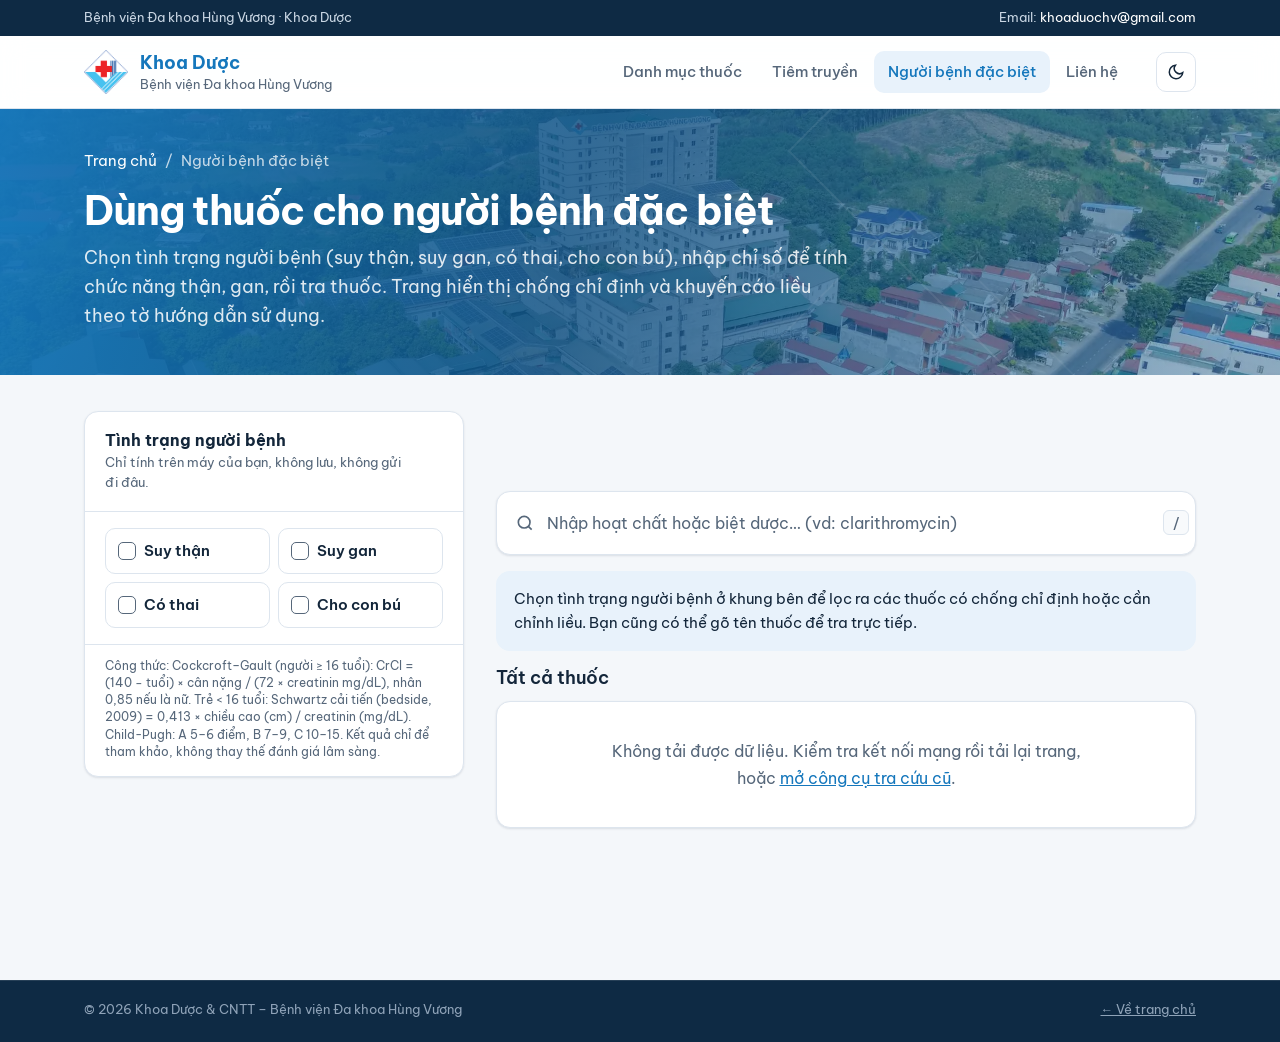
==== commit 11142f91: "Thêm trang Pha thuốc tiêm truyền đọc từ Sheet "Pha truyền" - tiem-truyen.html: 62 thuốc theo nhóm, t" ====
--- a/dac-biet.html
+++ b/dac-biet.html
@@ -15,11 +15,6 @@
 <link rel="stylesheet" href="assets/site.css">
 <style>
 /* ===== Riêng trang Người bệnh đặc biệt ===== */
-.page-hero .wrap{display:block;padding-top:40px;padding-bottom:44px}
-.crumb{display:flex;gap:8px;font-size:var(--fs-sm);color:rgb(255 255 255 / .75);margin-bottom:14px}
-.crumb a{color:#fff;text-decoration:none}
-.crumb a:hover{text-decoration:underline}
-.page-hero h1{font-size:clamp(28px,2vw + 18px,40px);margin:0 0 10px;max-width:none}
 .page-hero .lead{margin-bottom:0;max-width:64ch}
 
 .layout{display:grid;grid-template-columns:minmax(300px,380px) minmax(0,1fr);gap:32px;align-items:start;padding-top:36px;padding-bottom:72px}
@@ -55,8 +50,6 @@
 .main .search{max-width:none;box-shadow:var(--shadow-sm);border:1px solid var(--line);margin-bottom:16px}
 .main .search:focus-within{border-color:var(--brand)}
 .rhead{display:flex;justify-content:space-between;align-items:baseline;gap:12px;flex-wrap:wrap;margin-bottom:12px}
-.rhead h2{font-size:var(--fs-md);font-weight:600;letter-spacing:0}
-.rhead span{font-size:var(--fs-sm);color:var(--muted)}
 .dlist{list-style:none;margin:0;padding:0;overflow:hidden}
 .dlist li+li{border-top:1px solid var(--line)}
 .drow{display:grid;grid-template-columns:minmax(0,1fr) auto;gap:14px;align-items:center;width:100%;padding:14px 18px;background:none;border:0;text-align:left;font:inherit;color:inherit;cursor:pointer;transition:background .15s}
@@ -71,23 +64,12 @@
 @media (prefers-color-scheme:dark){:root:not([data-theme=light]) .tg.amb{background:#3a2a10;color:#ffc46b}}
 .drow .arr{color:var(--muted)}
 .more{display:block;margin:16px auto 0;font:600 var(--fs-sm) var(--font);color:var(--brand);background:var(--surface);border:1px solid var(--line);border-radius:99px;padding:10px 22px;cursor:pointer}
-.more[hidden]{display:none}
 .state{padding:36px 20px;text-align:center;color:var(--muted)}
-.state a{color:var(--brand)}
 .skel{height:72px;background:linear-gradient(90deg,var(--surface) 0%,var(--surface-2) 50%,var(--surface) 100%);background-size:200% 100%;animation:sh 1.2s infinite}
-@keyframes sh{to{background-position:-200% 0}}
 .hint-box{padding:16px 18px;margin-bottom:16px;border-radius:var(--r);background:var(--tint);font-size:var(--fs-sm);color:var(--ink)}
 
 /* chi tiết */
-dialog.detail{width:min(820px,calc(100% - 32px));max-height:calc(100dvh - 48px);padding:0;border:0;border-radius:var(--r-lg);background:var(--surface);color:var(--ink);box-shadow:0 30px 80px -20px rgb(0 0 0 / .55);overflow:hidden}
-dialog.detail::backdrop{background:rgb(8 20 32 / .55);backdrop-filter:blur(2px)}
-.dwrap{display:flex;flex-direction:column;max-height:calc(100dvh - 48px)}
-.dtop{display:flex;gap:16px;align-items:flex-start;padding:22px 24px;border-bottom:1px solid var(--line);background:var(--surface-2)}
-.dtop h2{font-size:clamp(20px,1vw + 16px,24px);line-height:1.3}
-.dtop .inn{color:var(--brand);font-weight:600;margin-top:4px}
 .dtop .pt{font-size:var(--fs-xs);color:var(--muted);margin-top:6px}
-.x{margin-left:auto;flex:none;width:40px;height:40px;border-radius:var(--r-sm);border:1px solid var(--line);background:var(--surface);color:var(--ink);cursor:pointer;display:grid;place-items:center}
-.x:hover{border-color:var(--brand);color:var(--brand)}
 .dbody{overflow:auto;padding:16px 24px 24px}
 .blk{border:1px solid var(--line);border-radius:var(--r);margin-top:14px;overflow:hidden}
 .blk h3{display:flex;align-items:center;gap:10px;font-size:var(--fs-base);padding:12px 16px;background:var(--surface-2);border-bottom:1px solid var(--line)}
@@ -104,20 +86,12 @@
 .blk p{line-height:1.6}
 .na{color:var(--muted);font-style:italic}
 .dactions{display:flex;flex-wrap:wrap;gap:10px}
-.btn{display:inline-flex;align-items:center;gap:8px;font:600 var(--fs-sm) var(--font);text-decoration:none;border-radius:var(--r-sm);padding:9px 14px;border:1px solid var(--line);background:var(--surface);color:var(--ink);cursor:pointer}
-.btn.primary{background:var(--brand);border-color:var(--brand);color:#fff}
-.btn:hover{border-color:var(--brand)}
-.dnote{margin-top:16px;padding:12px 14px;border-radius:var(--r-sm);background:var(--accent-tint);font-size:var(--fs-xs);line-height:1.55}
-.nav ul a[aria-current]{color:var(--brand);background:var(--tint)}
 
 @media (max-width:980px){
   .layout{grid-template-columns:1fr}
   .side{position:static;max-height:none}
 }
 @media (max-width:760px){
-  dialog.detail{width:100%;max-width:100%;height:100dvh;max-height:100dvh;border-radius:0;margin:0}
-  .dwrap{max-height:100dvh;height:100%}
-  .dtop,.dbody{padding-left:16px;padding-right:16px}
   .layout{padding-top:24px}
 }
 </style>
@@ -136,8 +110,8 @@
       <span><b>Khoa Dược</b><small>Bệnh viện Đa khoa Hùng Vương</small></span>
     </a>
     <ul>
-      <li><a href="./#tra-cuu">Tra cứu</a></li>
       <li><a href="danh-muc.html">Danh mục thuốc</a></li>
+      <li><a href="tiem-truyen.html">Tiêm truyền</a></li>
       <li><a href="dac-biet.html" aria-current="page">Người bệnh đặc biệt</a></li>
       <li><a href="./#lien-he">Liên hệ</a></li>
     </ul>
--- a/assets/site.css
+++ b/assets/site.css
@@ -193,6 +193,42 @@
 .copy{border-top:1px solid rgb(255 255 255 / .1)}
 .copy .wrap{display:flex;justify-content:space-between;gap:16px;flex-wrap:wrap;padding-top:18px;padding-bottom:22px;font-size:var(--fs-xs);color:#8fa3b8}
 
+/* ================= TRANG CON (dùng chung) ================= */
+.page-hero .wrap{display:block;padding-top:40px;padding-bottom:44px}
+.crumb{display:flex;gap:8px;font-size:var(--fs-sm);color:rgb(255 255 255 / .75);margin-bottom:14px}
+.crumb a{color:#fff;text-decoration:none}
+.crumb a:hover{text-decoration:underline}
+.page-hero h1{font-size:clamp(28px,2vw + 18px,40px);margin:0 0 10px;max-width:none}
+.nav ul a[aria-current]{color:var(--brand);background:var(--tint)}
+.rhead{display:flex;justify-content:space-between;align-items:baseline;gap:12px;flex-wrap:wrap;margin-bottom:16px}
+.rhead h2{font-size:var(--fs-md);font-weight:600;letter-spacing:0}
+.rhead span{font-size:var(--fs-sm);color:var(--muted)}
+.more{display:block;margin:20px auto 0;font:600 var(--fs-sm) var(--font);color:var(--brand);background:var(--surface);border:1px solid var(--line);border-radius:99px;padding:10px 22px;cursor:pointer}
+.more:hover{border-color:var(--brand)}
+.more[hidden]{display:none}
+.state{padding:40px 20px;text-align:center;color:var(--muted);font-size:var(--fs-base)}
+.state a{color:var(--brand)}
+.skel{height:76px;background:linear-gradient(90deg,var(--surface) 0%,var(--surface-2) 50%,var(--surface) 100%);background-size:200% 100%;animation:sh 1.2s infinite}
+@keyframes sh{to{background-position:-200% 0}}
+.btn{display:inline-flex;align-items:center;gap:8px;font:600 var(--fs-sm) var(--font);text-decoration:none;border-radius:var(--r-sm);padding:9px 14px;border:1px solid var(--line);background:var(--surface);color:var(--ink);cursor:pointer}
+.btn.primary{background:var(--brand);border-color:var(--brand);color:#fff}
+.btn:hover{border-color:var(--brand)}
+dialog.detail{width:min(820px,calc(100% - 32px));max-height:calc(100dvh - 48px);padding:0;border:0;border-radius:var(--r-lg);background:var(--surface);color:var(--ink);box-shadow:0 30px 80px -20px rgb(0 0 0 / .55);overflow:hidden}
+dialog.detail::backdrop{background:rgb(8 20 32 / .55);backdrop-filter:blur(2px)}
+.dwrap{display:flex;flex-direction:column;max-height:calc(100dvh - 48px)}
+.dtop{display:flex;gap:16px;align-items:flex-start;padding:22px 24px;border-bottom:1px solid var(--line);background:var(--surface-2)}
+.dtop h2{font-size:clamp(20px,1vw + 16px,24px);line-height:1.3}
+.dtop .inn{color:var(--brand);font-weight:600;margin-top:4px}
+.x{margin-left:auto;flex:none;width:40px;height:40px;border-radius:var(--r-sm);border:1px solid var(--line);background:var(--surface);color:var(--ink);cursor:pointer;display:grid;place-items:center}
+.x:hover{border-color:var(--brand);color:var(--brand)}
+.dbody{overflow:auto;padding:8px 24px 24px}
+.dnote{margin-top:16px;padding:12px 14px;border-radius:var(--r-sm);background:var(--accent-tint);font-size:var(--fs-xs);line-height:1.55}
+@media (max-width:760px){
+  dialog.detail{width:100%;max-width:100%;height:100dvh;max-height:100dvh;border-radius:0;margin:0}
+  .dwrap{max-height:100dvh;height:100%}
+  .dtop,.dbody{padding-left:16px;padding-right:16px}
+}
+
 /* ================= RESPONSIVE ================= */
 @media (max-width:980px){
   .hero .wrap{grid-template-columns:1fr;gap:40px}
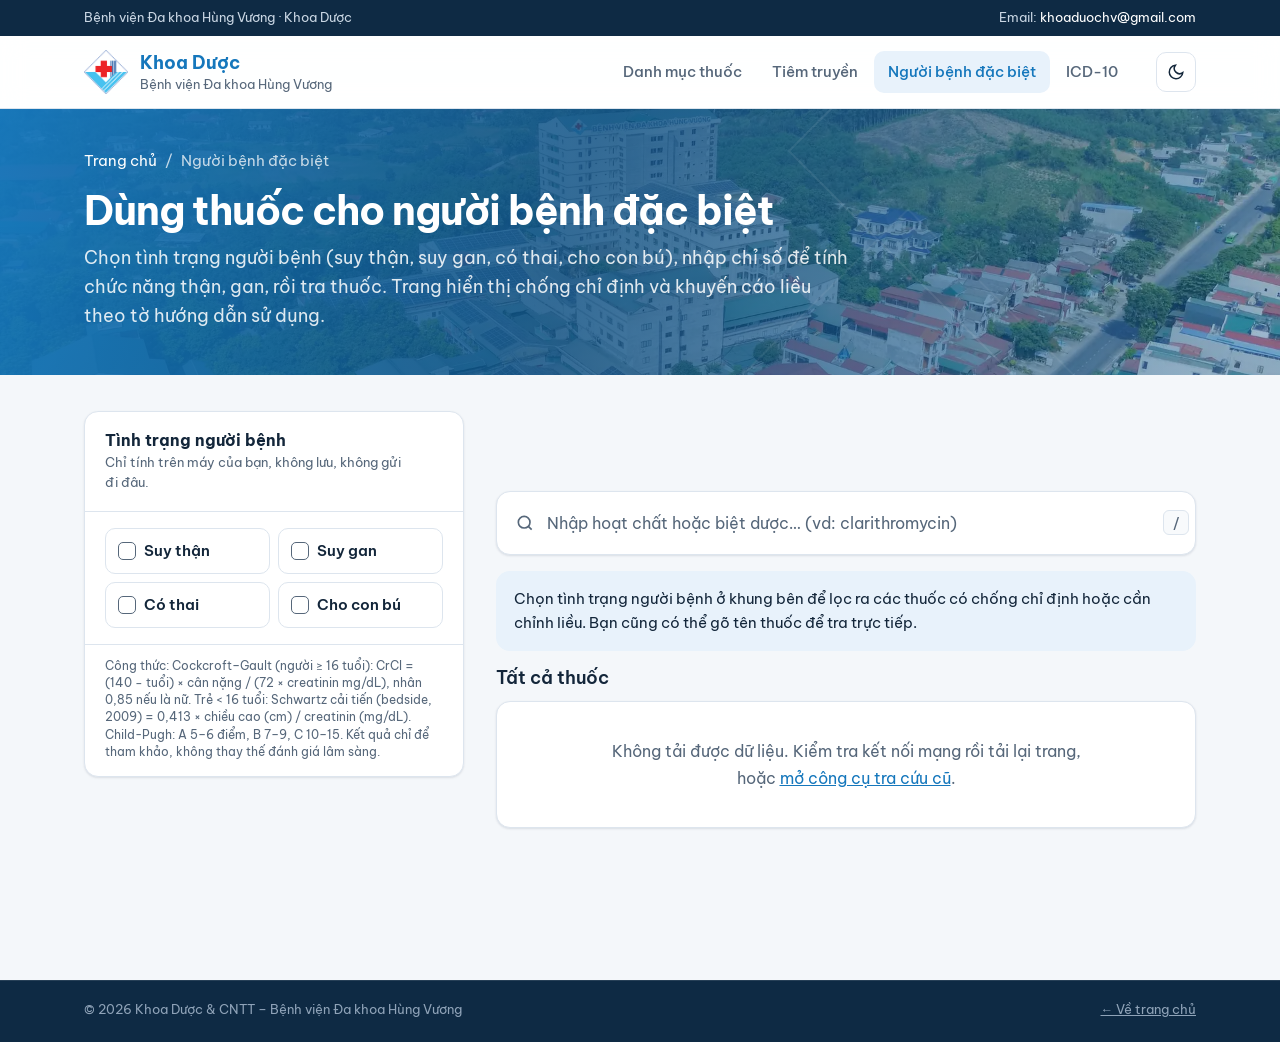
==== commit 5a9df8de: "Thêm trang tra cứu mã ICD-10 (TT 06/2026) thay công cụ cũ đã hỏng - icd10.html: 15.844 mã, tìm theo " ====
--- a/dac-biet.html
+++ b/dac-biet.html
@@ -113,7 +113,7 @@
       <li><a href="danh-muc.html">Danh mục thuốc</a></li>
       <li><a href="tiem-truyen.html">Tiêm truyền</a></li>
       <li><a href="dac-biet.html" aria-current="page">Người bệnh đặc biệt</a></li>
-      <li><a href="./#lien-he">Liên hệ</a></li>
+      <li><a href="icd10.html">ICD-10</a></li>
     </ul>
     <button class="theme" id="theme" aria-label="Đổi giao diện sáng/tối">
       <svg width="18" height="18" viewBox="0 0 24 24" fill="none" stroke="currentColor" stroke-width="2" aria-hidden="true"><path d="M21 12.8A9 9 0 1 1 11.2 3a7 7 0 0 0 9.8 9.8z"/></svg>
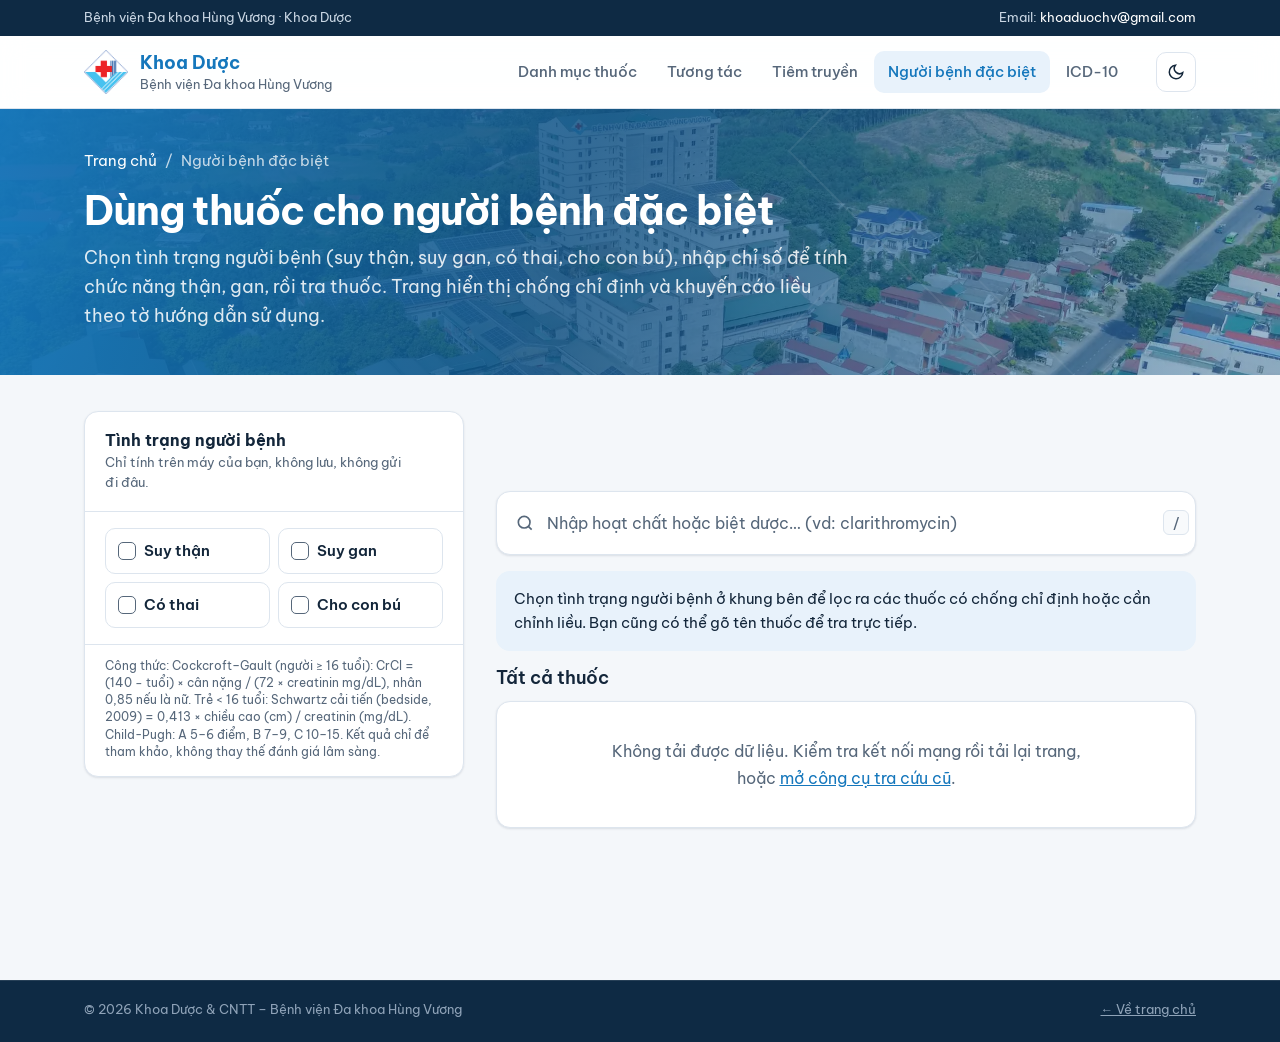
==== commit b104666c: "Thêm trang Tương tác thuốc: kiểm tra cả đơn, đối chiếu tuổi, eGFR, mã bệnh - tuong-tac.html đọc trực" ====
--- a/dac-biet.html
+++ b/dac-biet.html
@@ -111,6 +111,7 @@
     </a>
     <ul>
       <li><a href="danh-muc.html">Danh mục thuốc</a></li>
+      <li><a href="tuong-tac.html">Tương tác</a></li>
       <li><a href="tiem-truyen.html">Tiêm truyền</a></li>
       <li><a href="dac-biet.html" aria-current="page">Người bệnh đặc biệt</a></li>
       <li><a href="icd10.html">ICD-10</a></li>
@@ -200,6 +201,7 @@
   <div class="copy"><div class="wrap"><span>© 2026 Khoa Dược &amp; CNTT – Bệnh viện Đa khoa Hùng Vương</span><span><a href="./" style="color:inherit">← Về trang chủ</a></span></div></div>
 </footer>
 
+<script src="assets/site.js"></script>
 <script>
 /* ====== CẤU HÌNH ======
    Bảng "Thông tin thuốc", trang tính Sheet2 (gid 545322599).
@@ -309,7 +311,7 @@
   $("d-pt").textContent=[C.than.checked&&P.crclTxt,C.gan.checked&&P.cpTxt].filter(Boolean).join("  ·  ");
   const showThan=C.than.checked||!anyCond(), showGan=C.gan.checked||!anyCond(), showThai=C.thai.checked||!anyCond(), showBu=C.bu.checked||!anyCond();
   const none='<p class="na">Tờ hướng dẫn sử dụng không ghi khuyến cáo riêng. Đánh giá theo lâm sàng và thông tin chung của thuốc.</p>';
-  let h=`<div class="dactions">${/^https?:/.test(d.hdsd)?`<a class="btn primary" href="${esc(d.hdsd)}" target="_blank" rel="noopener">Tờ hướng dẫn sử dụng</a>`:""}<a class="btn" href="danh-muc.html#t=${encodeURIComponent(d.name)}">Xem toàn bộ thông tin thuốc</a></div>`;
+  let h=`<div class="dactions">${/^https?:/.test(d.hdsd)?`<a class="btn primary" href="${esc(d.hdsd)}" target="_blank" rel="noopener">Tờ hướng dẫn sử dụng</a>`:""}<a class="btn" href="danh-muc.html#t=${encodeURIComponent(d.name)}">Xem toàn bộ thông tin thuốc</a><a class="btn" href="${gopYUrl({loai:GOP_Y_SAI,trang:"Người bệnh đặc biệt",thuoc:d.name})}" target="_blank" rel="noopener">Báo thông tin chưa đúng</a></div>`;
   if(showThan) h+=blk("Suy thận",C.than.checked?P.crclTxt.split(" · ")[0]:"",[row("Chống chỉ định","red",list(d.cthan)||'<p class="na">Không ghi chống chỉ định riêng.</p>'),row("Liều dùng","amb",list(d.lthan)||none)]);
   if(showGan) h+=blk("Suy gan",C.gan.checked?P.cpTxt.split(" · ")[0]:"",[row("Chống chỉ định","red",list(d.cgan)||'<p class="na">Không ghi chống chỉ định riêng.</p>'),row("Liều dùng","amb",list(d.lgan)||none)]);
   if(showThai||showBu) h+=`<div id="pn">${blk(showThai&&showBu?"Phụ nữ có thai & cho con bú":showThai?"Phụ nữ có thai":"Phụ nữ cho con bú","",['<div class="row"><div class="skel" style="height:60px;border-radius:8px"></div></div>'])}</div>`;
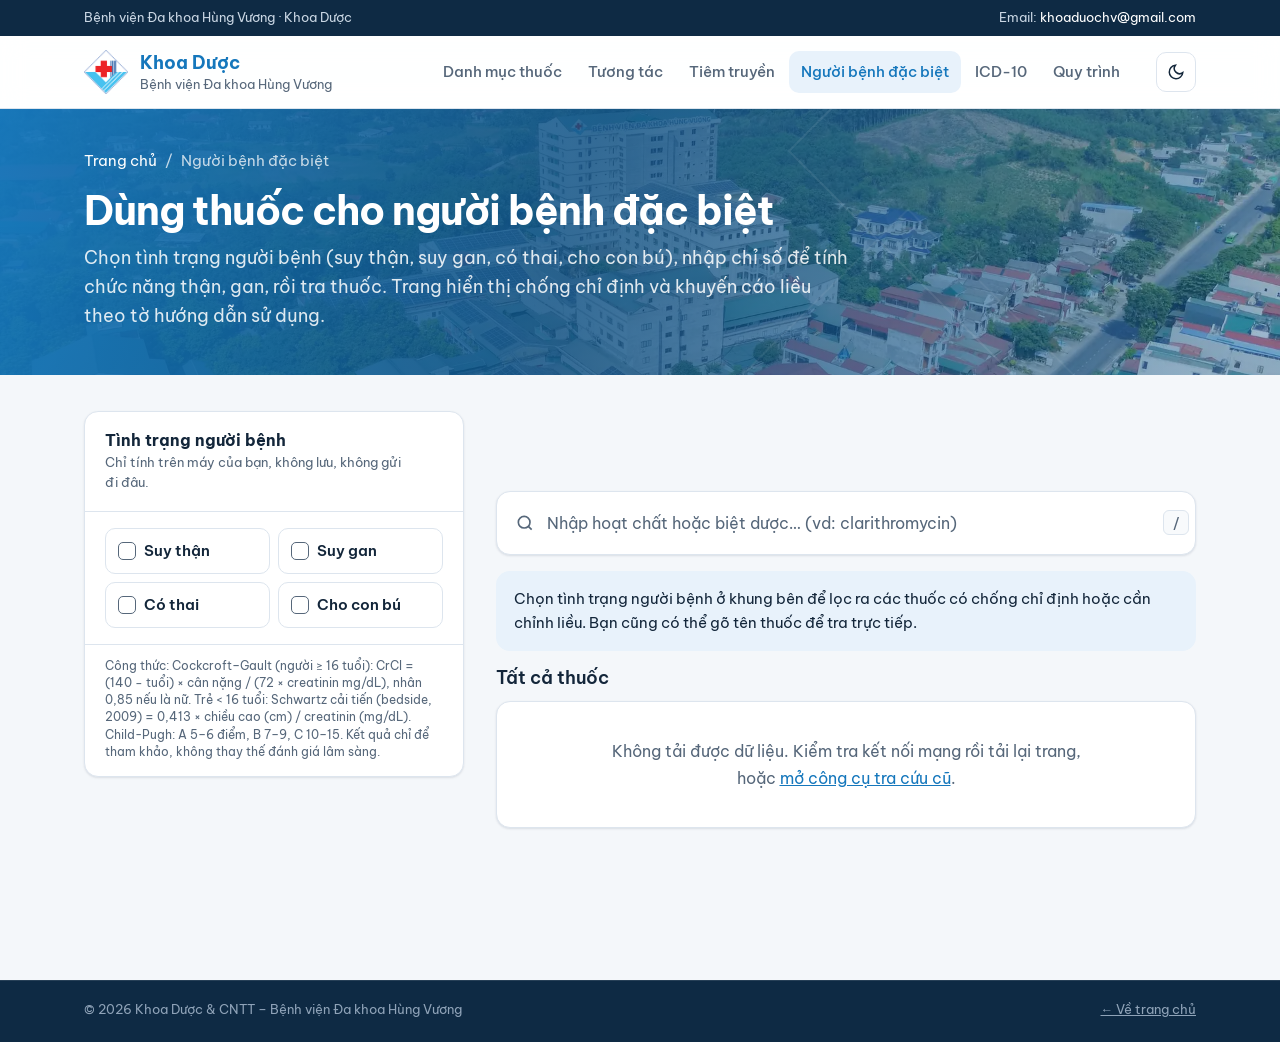
==== commit 952e35b0: "Thêm trang Quy trình dược kèm video thuyết minh - quy-trinh.html: thẻ theo mã QT/nhóm, lọc + tìm kiế" ====
--- a/dac-biet.html
+++ b/dac-biet.html
@@ -115,6 +115,7 @@
       <li><a href="tiem-truyen.html">Tiêm truyền</a></li>
       <li><a href="dac-biet.html" aria-current="page">Người bệnh đặc biệt</a></li>
       <li><a href="icd10.html">ICD-10</a></li>
+      <li><a href="quy-trinh.html">Quy trình</a></li>
     </ul>
     <button class="theme" id="theme" aria-label="Đổi giao diện sáng/tối">
       <svg width="18" height="18" viewBox="0 0 24 24" fill="none" stroke="currentColor" stroke-width="2" aria-hidden="true"><path d="M21 12.8A9 9 0 1 1 11.2 3a7 7 0 0 0 9.8 9.8z"/></svg>
--- a/assets/site.css
+++ b/assets/site.css
@@ -60,7 +60,7 @@
 .logo b{display:block;font-size:var(--fs-md);font-weight:700;line-height:1.2;color:var(--brand)}
 .logo small{display:block;font-size:var(--fs-xs);color:var(--muted);line-height:1.3;margin-top:2px}
 .nav ul{display:flex;gap:2px;list-style:none;margin:0 0 0 auto;padding:0}
-.nav ul a{display:block;padding:9px 14px;border-radius:var(--r-sm);text-decoration:none;font-size:15px;font-weight:500;color:var(--muted);transition:color .15s,background .15s}
+.nav ul a{display:block;padding:9px 12px;white-space:nowrap;border-radius:var(--r-sm);text-decoration:none;font-size:15px;font-weight:500;color:var(--muted);transition:color .15s,background .15s}
 .nav ul a:hover{color:var(--brand);background:var(--tint)}
 .theme{border:1px solid var(--line);background:var(--surface);color:var(--ink);width:40px;height:40px;border-radius:var(--r-sm);cursor:pointer;display:grid;place-items:center;flex:none}
 .theme:hover{border-color:var(--brand);color:var(--brand)}
@@ -229,6 +229,77 @@
   .dtop,.dbody{padding-left:16px;padding-right:16px}
 }
 
+/* ================= TÀI LIỆU – THẺ CON ================= */
+.tabs{display:flex;flex-wrap:wrap;gap:6px;border-bottom:1px solid var(--line);margin-bottom:18px}
+.tab{position:relative;display:inline-flex;align-items:center;gap:8px;font:600 var(--fs-base) var(--font);color:var(--muted);background:none;border:0;padding:12px 16px;cursor:pointer;border-radius:var(--r-sm) var(--r-sm) 0 0}
+.tab span{font-size:var(--fs-xs);font-weight:600;background:var(--surface-2);border:1px solid var(--line);color:var(--muted);border-radius:99px;padding:1px 8px}
+.tab:hover{color:var(--ink);background:var(--tint)}
+.tab[aria-selected=true]{color:var(--brand)}
+.tab[aria-selected=true]::after{content:"";position:absolute;left:10px;right:10px;bottom:-1px;height:3px;border-radius:3px 3px 0 0;background:var(--brand)}
+.tab[aria-selected=true] span{background:var(--tint);border-color:transparent;color:var(--brand)}
+.doc-tools{display:flex;flex-wrap:wrap;gap:12px;align-items:center;justify-content:space-between;margin-bottom:16px}
+.doc-q{display:flex;align-items:center;gap:8px;flex:1 1 280px;max-width:420px;background:var(--surface);border:1px solid var(--line);border-radius:var(--r-sm);padding:0 12px;color:var(--muted)}
+.doc-q:focus-within{border-color:var(--brand)}
+.doc-q input{flex:1;border:0;background:transparent;font:inherit;font-size:var(--fs-sm);color:var(--ink);padding:10px 0;min-width:0}
+.doc-q input:focus{outline:none}
+.doc-folder{font-size:var(--fs-sm);font-weight:600;color:var(--brand);text-decoration:none}
+.doc-folder:hover{text-decoration:underline}
+.dgroup{font-size:var(--fs-xs);font-weight:700;letter-spacing:.06em;text-transform:uppercase;color:var(--muted);margin:22px 0 10px}
+#doc-list .dgroup:first-child{margin-top:0}
+/* Nhóm tài liệu thu gọn được (details/summary) */
+#doc-list .dgrp+.dgrp{margin-top:10px}
+/* Guideline: nhóm đang thu gọn xếp 2 cột như mục lục chuyên khoa; nhóm mở chiếm cả hàng */
+@media (min-width:900px){
+  #doc-list .dgrid{display:grid;grid-template-columns:1fr 1fr;gap:10px;align-items:start}
+  #doc-list .dgrid .dgrp+.dgrp{margin-top:0}
+  #doc-list .dgrid .dgrp[open]{grid-column:1/-1}
+}
+#doc-list .dgrp>summary{list-style:none;display:flex;align-items:center;gap:10px;cursor:pointer;margin:0;padding:12px 16px;border:1px solid var(--line);border-radius:var(--r-sm);background:var(--surface);color:var(--ink);font-size:var(--fs-sm);letter-spacing:.02em;text-transform:none;font-weight:700;user-select:none}
+#doc-list .dgrp>summary::-webkit-details-marker{display:none}
+#doc-list .dgrp>summary::before{content:"";width:8px;height:8px;border-right:2px solid var(--muted);border-bottom:2px solid var(--muted);transform:rotate(-45deg);transition:transform .15s;margin-right:2px;flex:none}
+#doc-list .dgrp[open]>summary::before{transform:rotate(45deg)}
+#doc-list .dgrp>summary:hover{border-color:var(--brand);color:var(--brand)}
+#doc-list .dgrp>summary:focus-visible{outline:2px solid var(--brand);outline-offset:2px}
+#doc-list .dgrp>summary .cnt{margin-left:auto;font-size:var(--fs-xs);font-weight:600;color:var(--muted);background:var(--surface-2);border:1px solid var(--line);border-radius:99px;padding:1px 9px}
+#doc-list .dgrp[open]>summary{border-radius:var(--r-sm) var(--r-sm) 0 0;border-bottom-color:transparent;background:var(--tint);color:var(--brand)}
+#doc-list .dgrp>.panel{border-top-left-radius:0;border-top-right-radius:0}
+/* Thẻ Quy trình (trang chủ): lối vào trang quy-trinh.html */
+.doc-banner{display:flex;align-items:center;gap:14px;margin-bottom:14px;padding:14px 18px;border-radius:var(--r);background:var(--brand);color:#fff;text-decoration:none;box-shadow:var(--shadow-sm)}
+.doc-banner .ico{flex:none;width:40px;height:40px;border-radius:50%;display:grid;place-items:center;background:rgb(255 255 255 / .18);color:#fff}
+.doc-banner b{display:block;font-size:var(--fs-base)}
+.doc-banner small{display:block;font-size:var(--fs-xs);opacity:.85;margin-top:2px}
+.doc-banner .arr{margin-left:auto;font-size:20px}
+.doc-banner:hover{filter:brightness(1.06)}
+/* Lọc nguồn (Guideline) */
+.doc-src{display:flex;flex-wrap:wrap;gap:8px;margin:-4px 0 16px}
+.chip{display:inline-flex;align-items:center;gap:6px;font:600 var(--fs-sm) var(--font);color:var(--muted);background:var(--surface);border:1px solid var(--line);border-radius:99px;padding:6px 14px;cursor:pointer}
+.chip span{font-size:var(--fs-xs);color:var(--muted)}
+.chip:hover{border-color:var(--brand);color:var(--brand)}
+.chip[aria-pressed=true]{background:var(--brand);border-color:var(--brand);color:#fff}
+.chip[aria-pressed=true] span{color:rgba(255,255,255,.85)}
+.chip-ghost{margin-left:auto;border-style:dashed}
+.big-t{color:var(--accent);font-weight:600}
+.link-btn{font:inherit;font-weight:600;color:var(--brand);background:none;border:0;padding:0;cursor:pointer;text-decoration:underline}
+#doc-list .list .ico{background:var(--tint);color:var(--brand)}
+/* Tài liệu có cả PDF và Word: dòng mở PDF, nút nhỏ "Word" bên phải */
+#doc-list .has-alt{position:relative}
+#doc-list .has-alt>a:not(.alt)>span:nth-child(2){margin-right:76px}
+#doc-list .list a.alt{position:absolute;right:52px;top:50%;transform:translateY(-50%);z-index:1;display:inline-block;padding:3px 10px;border:1px solid var(--line);border-radius:99px;background:var(--surface);font-size:var(--fs-xs);font-weight:600;color:var(--brand)}
+#doc-list .list a.alt:hover{background:var(--tint);border-color:var(--brand)}
+@media (max-width:560px){
+  #doc-list .has-alt>a:not(.alt){padding-bottom:50px}
+  #doc-list .has-alt>a:not(.alt)>span:nth-child(2){margin-right:0}
+  #doc-list .list a.alt{top:auto;bottom:16px;transform:none;right:auto;left:78px}
+}
+.doc-wait{display:flex;gap:14px;align-items:flex-start;padding:22px;border:1px dashed var(--line);border-radius:var(--r);color:var(--muted);line-height:1.65;background:var(--surface)}
+.doc-wait svg{flex:none;color:var(--brand)}
+.doc-wait b{color:var(--ink)}
+.doc-wait a{color:var(--brand)}
+.doc-note{margin-top:12px;font-size:var(--fs-xs);color:var(--muted)}
+.new-t{font-style:normal;font-size:11px;font-weight:700;color:#fff;background:var(--accent);border-radius:99px;padding:1px 8px;margin-left:6px;vertical-align:2px}
+.warn-t{font-style:normal;color:var(--accent);font-weight:600}
+@media (max-width:760px){.tab{padding:10px 12px;font-size:var(--fs-sm)}}
+
 /* ================= RESPONSIVE ================= */
 @media (max-width:980px){
   .hero .wrap{grid-template-columns:1fr;gap:40px}
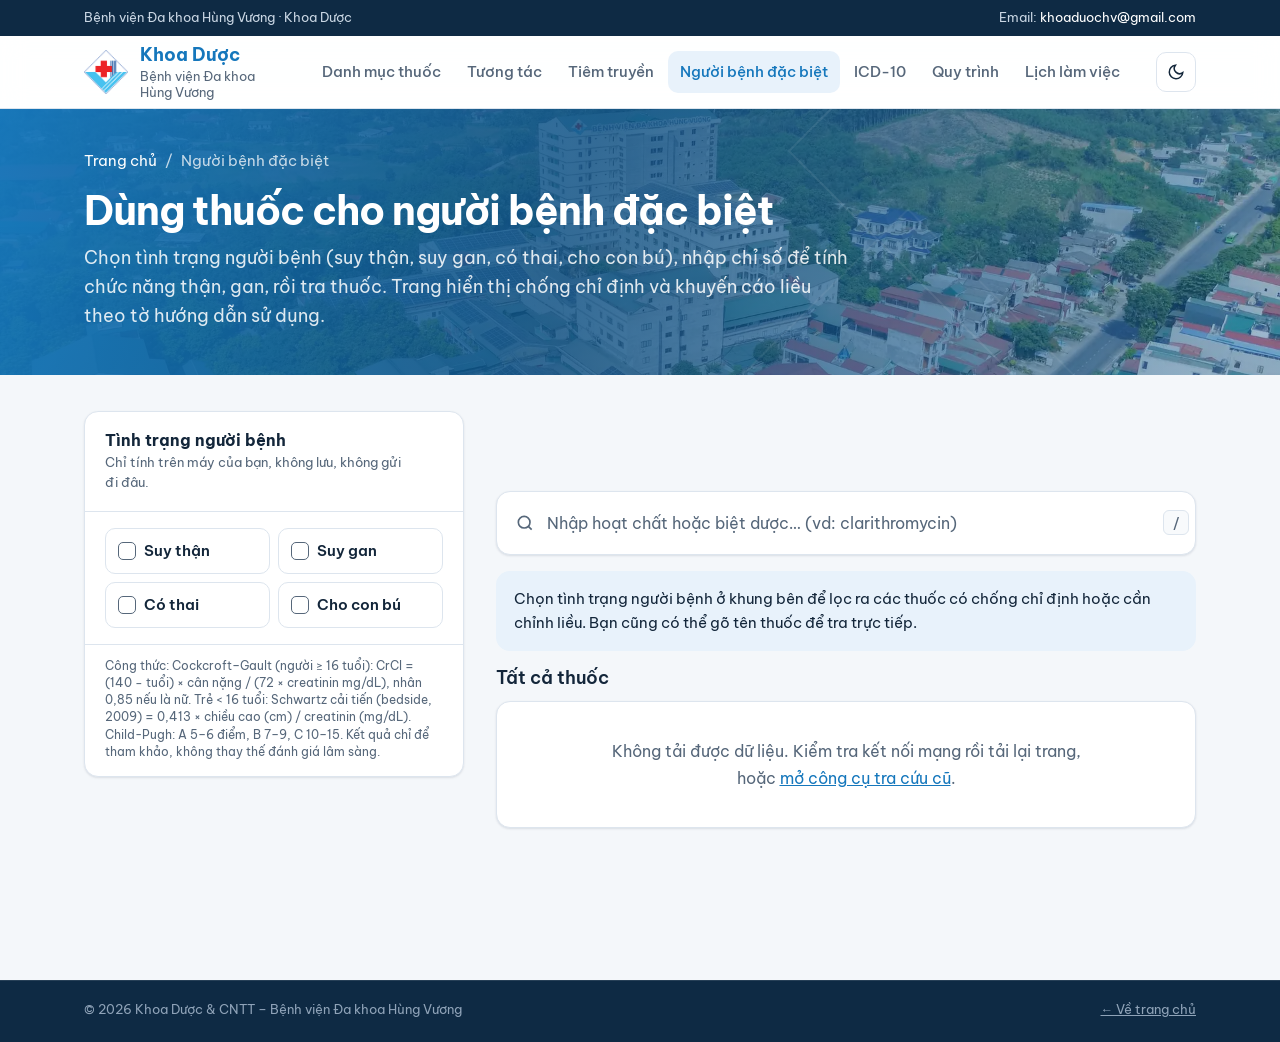
==== commit f0604f7d: "Thêm trang Lịch làm việc dược và dải "Hôm nay trực" ở trang chủ - lich-lam-viec.html: hôm nay & ngày" ====
--- a/dac-biet.html
+++ b/dac-biet.html
@@ -116,6 +116,7 @@
       <li><a href="dac-biet.html" aria-current="page">Người bệnh đặc biệt</a></li>
       <li><a href="icd10.html">ICD-10</a></li>
       <li><a href="quy-trinh.html">Quy trình</a></li>
+      <li><a href="lich-lam-viec.html">Lịch làm việc</a></li>
     </ul>
     <button class="theme" id="theme" aria-label="Đổi giao diện sáng/tối">
       <svg width="18" height="18" viewBox="0 0 24 24" fill="none" stroke="currentColor" stroke-width="2" aria-hidden="true"><path d="M21 12.8A9 9 0 1 1 11.2 3a7 7 0 0 0 9.8 9.8z"/></svg>
--- a/assets/site.css
+++ b/assets/site.css
@@ -245,24 +245,24 @@
 .doc-folder{font-size:var(--fs-sm);font-weight:600;color:var(--brand);text-decoration:none}
 .doc-folder:hover{text-decoration:underline}
 .dgroup{font-size:var(--fs-xs);font-weight:700;letter-spacing:.06em;text-transform:uppercase;color:var(--muted);margin:22px 0 10px}
-#doc-list .dgroup:first-child{margin-top:0}
+.doc-list .dgroup:first-child{margin-top:0}
 /* Nhóm tài liệu thu gọn được (details/summary) */
-#doc-list .dgrp+.dgrp{margin-top:10px}
+.doc-list .dgrp+.dgrp{margin-top:10px}
 /* Guideline: nhóm đang thu gọn xếp 2 cột như mục lục chuyên khoa; nhóm mở chiếm cả hàng */
 @media (min-width:900px){
-  #doc-list .dgrid{display:grid;grid-template-columns:1fr 1fr;gap:10px;align-items:start}
-  #doc-list .dgrid .dgrp+.dgrp{margin-top:0}
-  #doc-list .dgrid .dgrp[open]{grid-column:1/-1}
-}
-#doc-list .dgrp>summary{list-style:none;display:flex;align-items:center;gap:10px;cursor:pointer;margin:0;padding:12px 16px;border:1px solid var(--line);border-radius:var(--r-sm);background:var(--surface);color:var(--ink);font-size:var(--fs-sm);letter-spacing:.02em;text-transform:none;font-weight:700;user-select:none}
-#doc-list .dgrp>summary::-webkit-details-marker{display:none}
-#doc-list .dgrp>summary::before{content:"";width:8px;height:8px;border-right:2px solid var(--muted);border-bottom:2px solid var(--muted);transform:rotate(-45deg);transition:transform .15s;margin-right:2px;flex:none}
-#doc-list .dgrp[open]>summary::before{transform:rotate(45deg)}
-#doc-list .dgrp>summary:hover{border-color:var(--brand);color:var(--brand)}
-#doc-list .dgrp>summary:focus-visible{outline:2px solid var(--brand);outline-offset:2px}
-#doc-list .dgrp>summary .cnt{margin-left:auto;font-size:var(--fs-xs);font-weight:600;color:var(--muted);background:var(--surface-2);border:1px solid var(--line);border-radius:99px;padding:1px 9px}
-#doc-list .dgrp[open]>summary{border-radius:var(--r-sm) var(--r-sm) 0 0;border-bottom-color:transparent;background:var(--tint);color:var(--brand)}
-#doc-list .dgrp>.panel{border-top-left-radius:0;border-top-right-radius:0}
+  .doc-list .dgrid{display:grid;grid-template-columns:1fr 1fr;gap:10px;align-items:start}
+  .doc-list .dgrid .dgrp+.dgrp{margin-top:0}
+  .doc-list .dgrid .dgrp[open]{grid-column:1/-1}
+}
+.doc-list .dgrp>summary{list-style:none;display:flex;align-items:center;gap:10px;cursor:pointer;margin:0;padding:12px 16px;border:1px solid var(--line);border-radius:var(--r-sm);background:var(--surface);color:var(--ink);font-size:var(--fs-sm);letter-spacing:.02em;text-transform:none;font-weight:700;user-select:none}
+.doc-list .dgrp>summary::-webkit-details-marker{display:none}
+.doc-list .dgrp>summary::before{content:"";width:8px;height:8px;border-right:2px solid var(--muted);border-bottom:2px solid var(--muted);transform:rotate(-45deg);transition:transform .15s;margin-right:2px;flex:none}
+.doc-list .dgrp[open]>summary::before{transform:rotate(45deg)}
+.doc-list .dgrp>summary:hover{border-color:var(--brand);color:var(--brand)}
+.doc-list .dgrp>summary:focus-visible{outline:2px solid var(--brand);outline-offset:2px}
+.doc-list .dgrp>summary .cnt{margin-left:auto;font-size:var(--fs-xs);font-weight:600;color:var(--muted);background:var(--surface-2);border:1px solid var(--line);border-radius:99px;padding:1px 9px}
+.doc-list .dgrp[open]>summary{border-radius:var(--r-sm) var(--r-sm) 0 0;border-bottom-color:transparent;background:var(--tint);color:var(--brand)}
+.doc-list .dgrp>.panel{border-top-left-radius:0;border-top-right-radius:0}
 /* Thẻ Quy trình (trang chủ): lối vào trang quy-trinh.html */
 .doc-banner{display:flex;align-items:center;gap:14px;margin-bottom:14px;padding:14px 18px;border-radius:var(--r);background:var(--brand);color:#fff;text-decoration:none;box-shadow:var(--shadow-sm)}
 .doc-banner .ico{flex:none;width:40px;height:40px;border-radius:50%;display:grid;place-items:center;background:rgb(255 255 255 / .18);color:#fff}
@@ -280,16 +280,16 @@
 .chip-ghost{margin-left:auto;border-style:dashed}
 .big-t{color:var(--accent);font-weight:600}
 .link-btn{font:inherit;font-weight:600;color:var(--brand);background:none;border:0;padding:0;cursor:pointer;text-decoration:underline}
-#doc-list .list .ico{background:var(--tint);color:var(--brand)}
+.doc-list .list .ico{background:var(--tint);color:var(--brand)}
 /* Tài liệu có cả PDF và Word: dòng mở PDF, nút nhỏ "Word" bên phải */
-#doc-list .has-alt{position:relative}
-#doc-list .has-alt>a:not(.alt)>span:nth-child(2){margin-right:76px}
-#doc-list .list a.alt{position:absolute;right:52px;top:50%;transform:translateY(-50%);z-index:1;display:inline-block;padding:3px 10px;border:1px solid var(--line);border-radius:99px;background:var(--surface);font-size:var(--fs-xs);font-weight:600;color:var(--brand)}
-#doc-list .list a.alt:hover{background:var(--tint);border-color:var(--brand)}
+.doc-list .has-alt{position:relative}
+.doc-list .has-alt>a:not(.alt)>span:nth-child(2){margin-right:76px}
+.doc-list .list a.alt{position:absolute;right:52px;top:50%;transform:translateY(-50%);z-index:1;display:inline-block;padding:3px 10px;border:1px solid var(--line);border-radius:99px;background:var(--surface);font-size:var(--fs-xs);font-weight:600;color:var(--brand)}
+.doc-list .list a.alt:hover{background:var(--tint);border-color:var(--brand)}
 @media (max-width:560px){
-  #doc-list .has-alt>a:not(.alt){padding-bottom:50px}
-  #doc-list .has-alt>a:not(.alt)>span:nth-child(2){margin-right:0}
-  #doc-list .list a.alt{top:auto;bottom:16px;transform:none;right:auto;left:78px}
+  .doc-list .has-alt>a:not(.alt){padding-bottom:50px}
+  .doc-list .has-alt>a:not(.alt)>span:nth-child(2){margin-right:0}
+  .doc-list .list a.alt{top:auto;bottom:16px;transform:none;right:auto;left:78px}
 }
 .doc-wait{display:flex;gap:14px;align-items:flex-start;padding:22px;border:1px dashed var(--line);border-radius:var(--r);color:var(--muted);line-height:1.65;background:var(--surface)}
 .doc-wait svg{flex:none;color:var(--brand)}
@@ -298,7 +298,12 @@
 .doc-note{margin-top:12px;font-size:var(--fs-xs);color:var(--muted)}
 .new-t{font-style:normal;font-size:11px;font-weight:700;color:#fff;background:var(--accent);border-radius:99px;padding:1px 8px;margin-left:6px;vertical-align:2px}
 .warn-t{font-style:normal;color:var(--accent);font-weight:600}
-@media (max-width:760px){.tab{padding:10px 12px;font-size:var(--fs-sm)}}
+@media (max-width:760px){.tab{padding:10px 12px;font-size:var(--fs-sm)}
+  /* nhiều thẻ (Tài liệu dược) → 1 hàng vuốt ngang thay vì xếp chồng */
+  .tabs{flex-wrap:nowrap;overflow-x:auto;scrollbar-width:none;-webkit-overflow-scrolling:touch}
+  .tabs::-webkit-scrollbar{display:none}
+  .tab{flex:none;white-space:nowrap}
+}
 
 /* ================= RESPONSIVE ================= */
 @media (max-width:980px){
@@ -327,3 +332,17 @@
   .card{padding:24px}
 }
 @media (prefers-reduced-motion:reduce){*{transition:none!important;scroll-behavior:auto!important}}
+
+/* Trang chủ: dải "Hôm nay trực" dưới hero */
+.today-bar{background:var(--surface);border-bottom:1px solid var(--line)}
+.today-bar .wrap{display:flex;flex-wrap:wrap;align-items:center;gap:12px 22px;padding-top:14px;padding-bottom:14px}
+.tb-lbl{display:inline-flex;align-items:center;gap:8px;color:var(--brand)}
+.tb-lbl b{font-size:var(--fs-base)}
+.tb-lbl small{color:var(--muted);font-size:var(--fs-xs);font-weight:600}
+.tb-list{display:flex;flex-wrap:wrap;gap:8px 18px}
+.tb-list span{display:inline-flex;align-items:baseline;gap:6px}
+.tb-list small{font-size:var(--fs-xs);color:var(--muted);font-weight:600}
+.tb-list b{font-size:var(--fs-base)}
+.tb-go{margin-left:auto;font-size:var(--fs-sm);font-weight:600;color:var(--brand);text-decoration:none}
+.tb-go:hover{text-decoration:underline}
+@media (max-width:760px){.tb-go{margin-left:0}}
